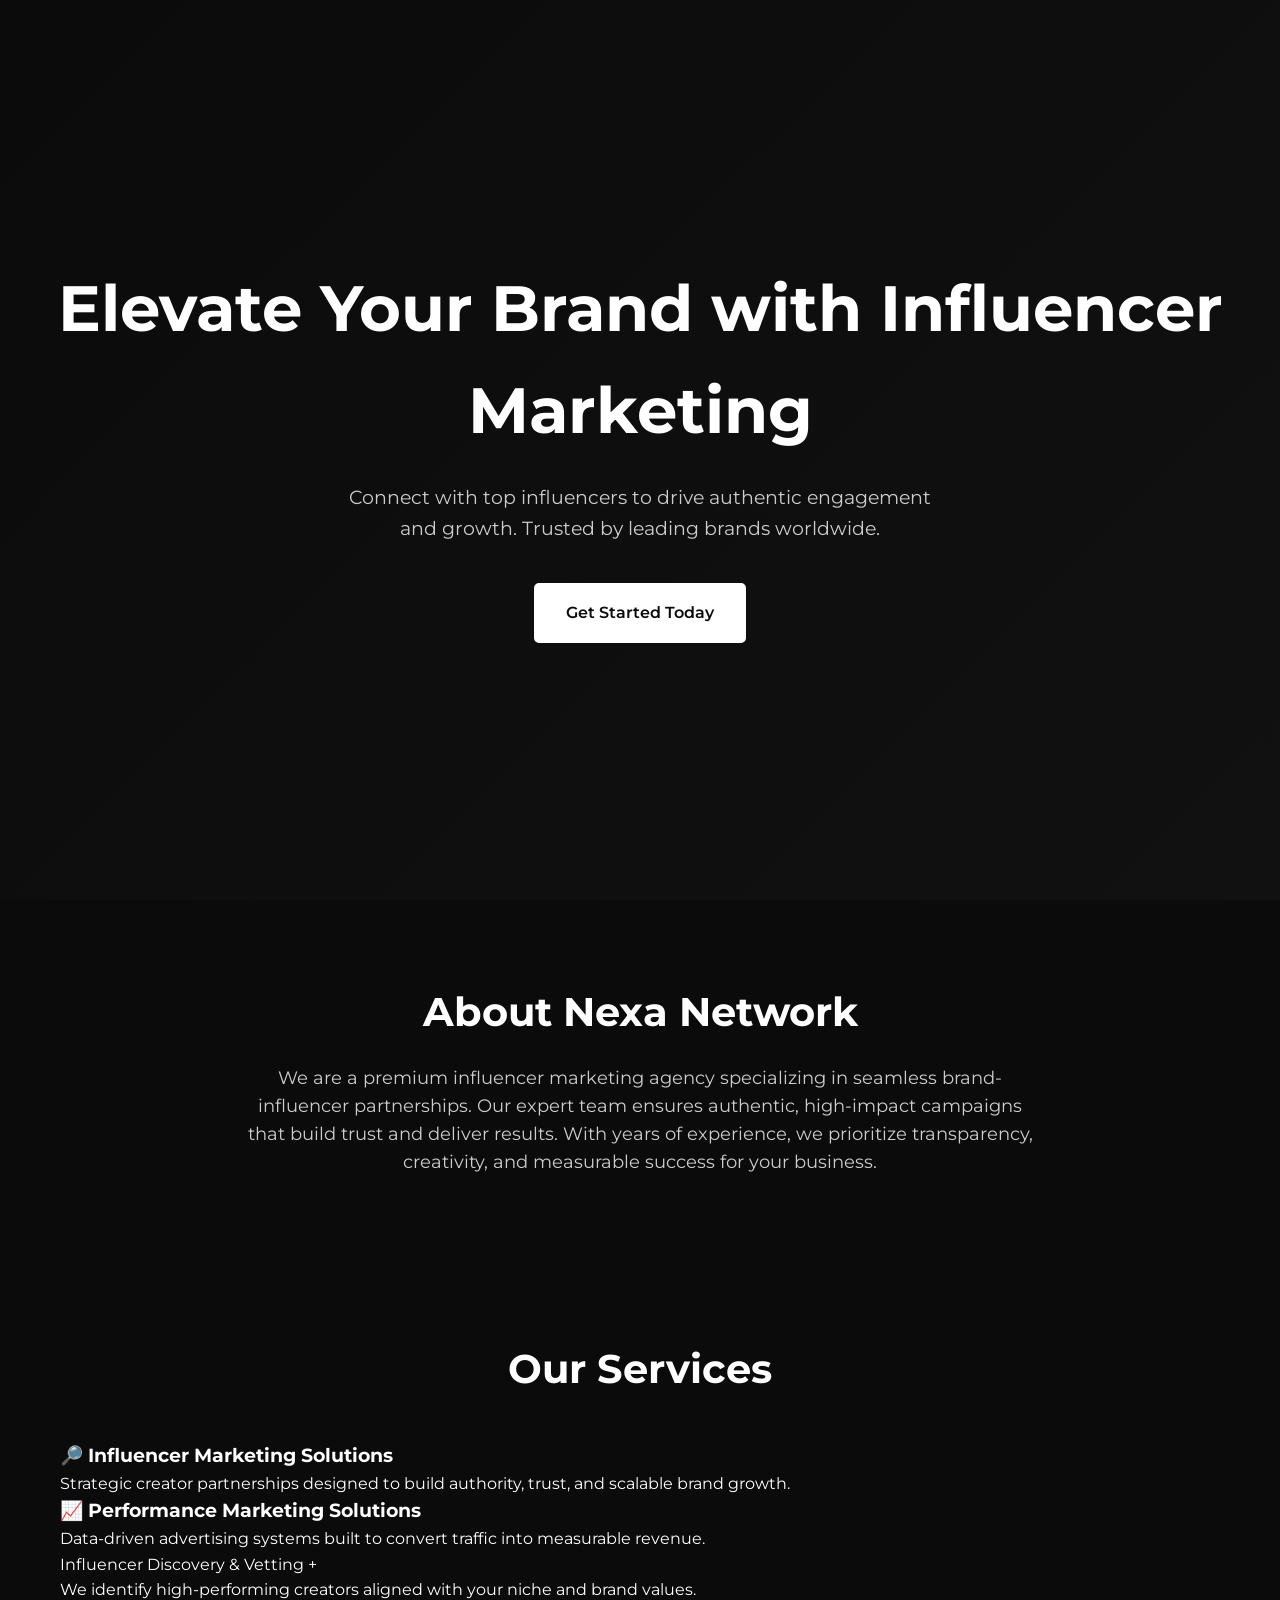
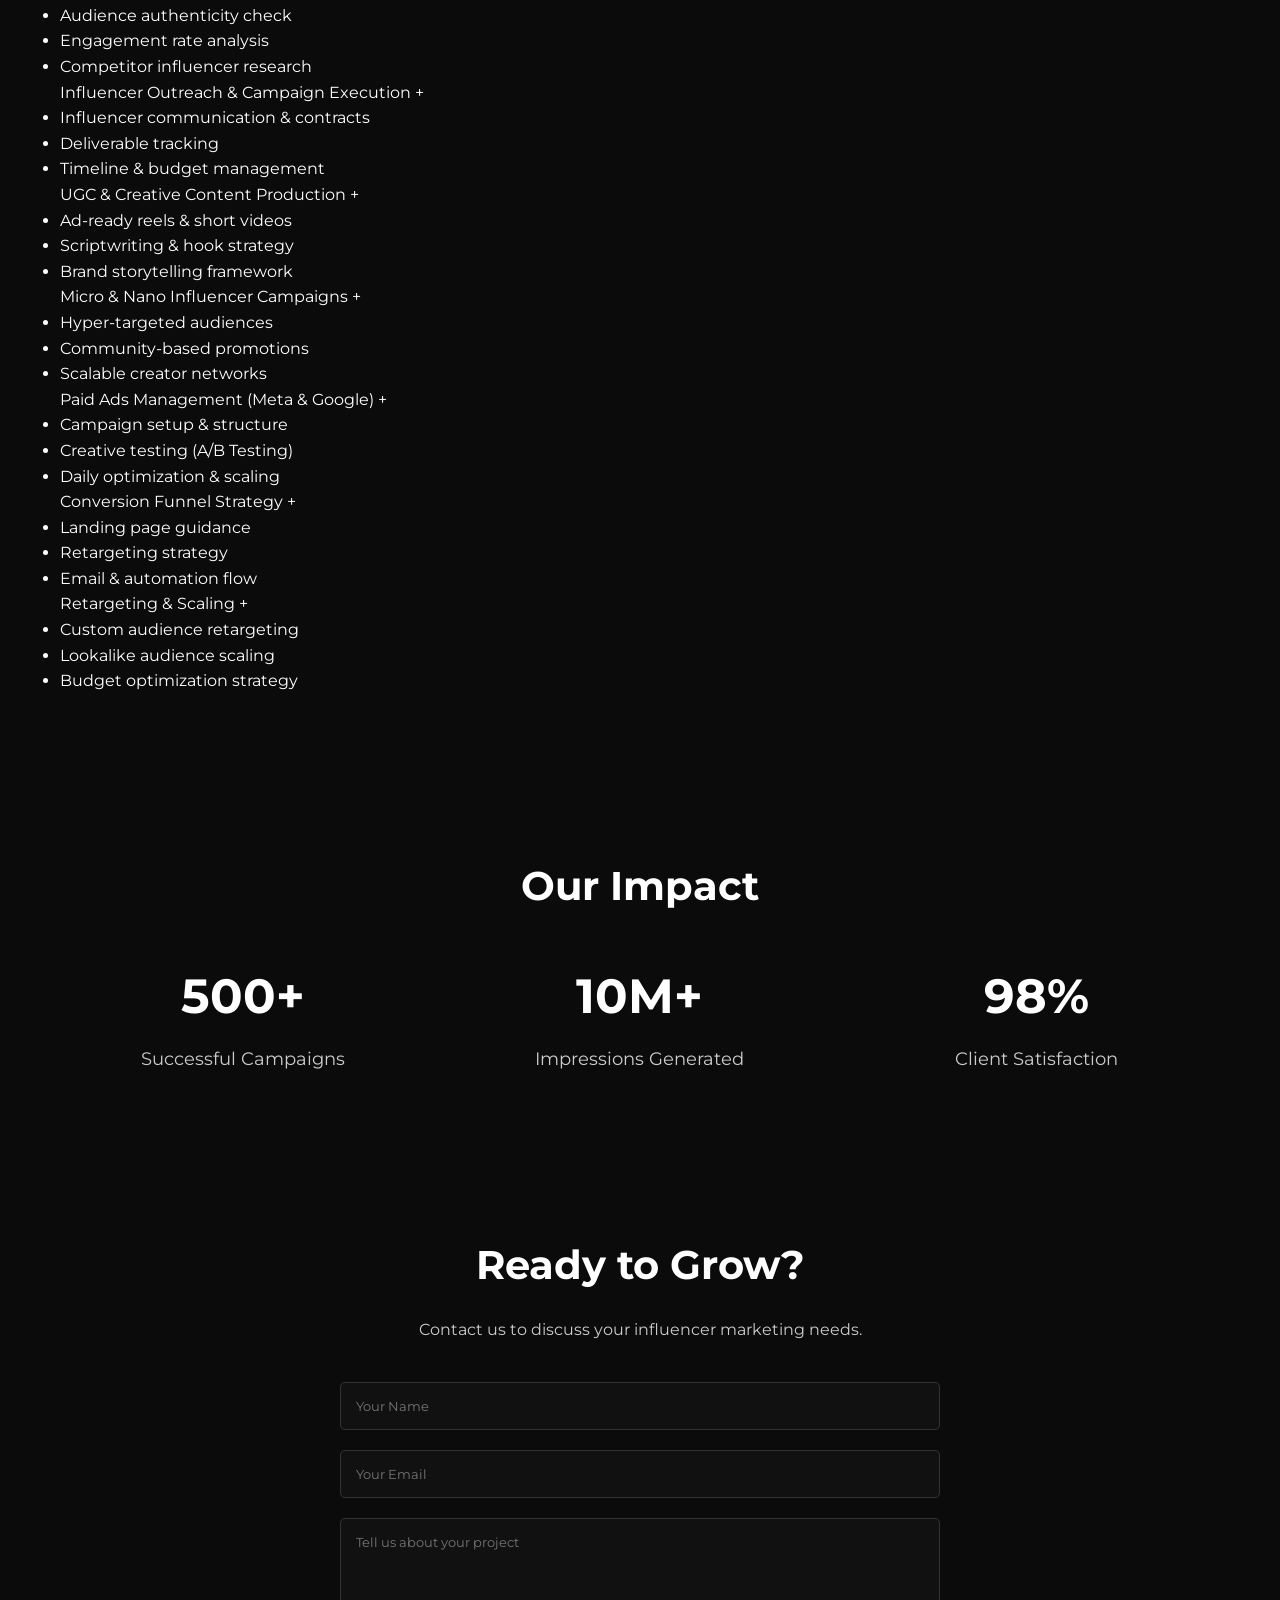
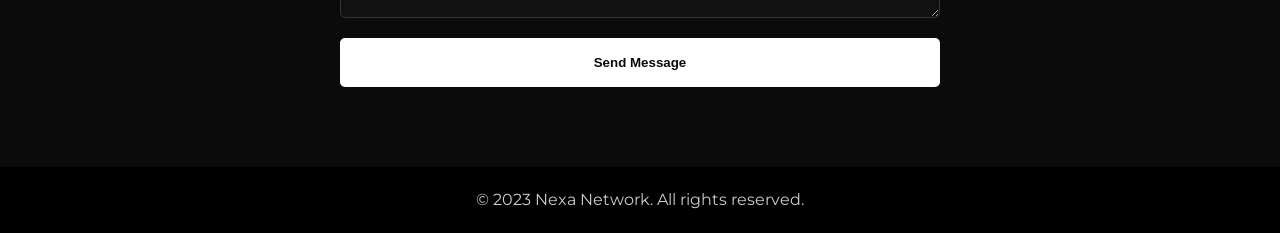
==== index.html @ 577a4521 "Restore and enhance services section in index.html Reintroduced the services section with detailed o" ====
<!DOCTYPE html>
<html lang="en">
<head>
    <meta charset="UTF-8">
    <meta name="viewport" content="width=device-width, initial-scale=1.0">
    <meta name="description" content="Nexa Network: Premium influencer marketing agency connecting brands with top influencers for authentic growth.">
    <meta name="keywords" content="influencer marketing, agency, brand partnerships, social media growth">
    <title>Nexa Network - Premium Influencer Marketing Agency</title>
    <link rel="preconnect" href="https://fonts.googleapis.com">
    <link rel="preconnect" href="https://fonts.gstatic.com" crossorigin>
    <link href="https://fonts.googleapis.com/css2?family=Montserrat:wght@300;400;500;600;700&display=swap" rel="stylesheet">
    <link rel="stylesheet" href="style.css">
</head>
<body>
    <!-- Hero Section -->
    <section id="hero" class="hero">
        <div class="hero-content">
            <h1 class="hero-headline">Elevate Your Brand with Influencer Marketing</h1>
            <p class="hero-subheading">Connect with top influencers to drive authentic engagement and growth. Trusted by leading brands worldwide.</p>
            <a href="#contact" class="cta-button primary">Get Started Today</a>
        </div>
    </section>

    <!-- About Section -->
    <section id="about" class="about section">
        <div class="container">
            <h2>About Nexa Network</h2>
            <p>We are a premium influencer marketing agency specializing in seamless brand-influencer partnerships. Our expert team ensures authentic, high-impact campaigns that build trust and deliver results. With years of experience, we prioritize transparency, creativity, and measurable success for your business.</p>
        </div>
    </section>

    <!-- Services Section -->
    <!-- <section id="services" class="services section">
        <div class="container">
            <h2>Our Services</h2>
            <h5> We don’t just run campaigns — we build scalable growth systems for brands.</h5>
            <div class="services-grid">
                <div class="service-card">
                    <h3>Influencer Discovery</h3>
                    <h6>We identify high-performing creators aligned with your niche, audience, and brand values.</h6>
                    <p>✔ Audience authenticity check</p>
                    <p>✔ Engagement rate analysis</p>
                    <p>✔ Competitor influencer research</p>
                </div>
                <div class="service-card">
                    <h3>Influencer Outreach & Campaign Execution</h3>
                    <h5>
                        End-to-end campaign management from negotiation to final delivery.
                    </h5>
                    <p>Influencer communication & contracts</p>
                    <p>
                        Deliverable tracking
                        Timeline & budget management
                    </p>
                </div>
                <div class="service-card">
                    <h3>Performance Analytics</h3>
                    <p>Data-driven insights for ROI.</p>
                </div>
            </div>
        </div>
    </section> -->

    <!-- Portfolio Section -->
    <!-- <section id="portfolio" class="portfolio section">
        <div class="container">
            <h2>Our Work</h2>
            <div class="portfolio-grid">
                <div class="portfolio-item">
                    <img src="https://via.placeholder.com/400x300/333/fff?text=Campaign+1" alt="Influencer campaign example 1">
                    <h4>Brand X Collaboration</h4>
                </div>
                <div class="portfolio-item">
                    <img src="https://via.placeholder.com/400x300/333/fff?text=Campaign+2" alt="Influencer campaign example 2">
                    <h4>Brand Y Partnership</h4>
                </div>
                <div class="portfolio-item">
                    <img src="https://via.placeholder.com/400x300/333/fff?text=Campaign+3" alt="Influencer campaign example 3">
                    <h4>Brand Z Launch</h4>
                </div>
            </div>
        </div>
    </section> -->

<!-- Premium Services Section -->
<section id="services" class="services section">
    <div class="container">

        <div class="section-header">
            <h2>Our Services</h2>
        </div>

        <!-- Category Block -->
        <div class="services-wrapper">

            <!-- LEFT SIDE -->
            <div class="services-left">
                <h3>🔎 Influencer Marketing Solutions</h3>
                <p>Strategic creator partnerships designed to build authority, trust, and scalable brand growth.</p>

                <h3 class="mt-60">📈 Performance Marketing Solutions</h3>
                <p>Data-driven advertising systems built to convert traffic into measurable revenue.</p>
            </div>

            <!-- RIGHT SIDE -->
            <div class="services-right">

                <!-- Service Item -->
                <div class="accordion-item">
                    <div class="accordion-header">
                        Influencer Discovery & Vetting
                        <span class="icon">+</span>
                    </div>
                    <div class="accordion-content">
                        <p>We identify high-performing creators aligned with your niche and brand values.</p>
                        <ul>
                            <li>Audience authenticity check</li>
                            <li>Engagement rate analysis</li>
                            <li>Competitor influencer research</li>
                        </ul>
                    </div>
                </div>

                <div class="accordion-item">
                    <div class="accordion-header">
                        Influencer Outreach & Campaign Execution
                        <span class="icon">+</span>
                    </div>
                    <div class="accordion-content">
                        <ul>
                            <li>Influencer communication & contracts</li>
                            <li>Deliverable tracking</li>
                            <li>Timeline & budget management</li>
                        </ul>
                    </div>
                </div>

                <div class="accordion-item">
                    <div class="accordion-header">
                        UGC & Creative Content Production
                        <span class="icon">+</span>
                    </div>
                    <div class="accordion-content">
                        <ul>
                            <li>Ad-ready reels & short videos</li>
                            <li>Scriptwriting & hook strategy</li>
                            <li>Brand storytelling framework</li>
                        </ul>
                    </div>
                </div>

                <div class="accordion-item">
                    <div class="accordion-header">
                        Micro & Nano Influencer Campaigns
                        <span class="icon">+</span>
                    </div>
                    <div class="accordion-content">
                        <ul>
                            <li>Hyper-targeted audiences</li>
                            <li>Community-based promotions</li>
                            <li>Scalable creator networks</li>
                        </ul>
                    </div>
                </div>

                <div class="accordion-item">
                    <div class="accordion-header">
                        Paid Ads Management (Meta & Google)
                        <span class="icon">+</span>
                    </div>
                    <div class="accordion-content">
                        <ul>
                            <li>Campaign setup & structure</li>
                            <li>Creative testing (A/B Testing)</li>
                            <li>Daily optimization & scaling</li>
                        </ul>
                    </div>
                </div>

                <div class="accordion-item">
                    <div class="accordion-header">
                        Conversion Funnel Strategy
                        <span class="icon">+</span>
                    </div>
                    <div class="accordion-content">
                        <ul>
                            <li>Landing page guidance</li>
                            <li>Retargeting strategy</li>
                            <li>Email & automation flow</li>
                        </ul>
                    </div>
                </div>

                <div class="accordion-item">
                    <div class="accordion-header">
                        Retargeting & Scaling
                        <span class="icon">+</span>
                    </div>
                    <div class="accordion-content">
                        <ul>
                            <li>Custom audience retargeting</li>
                            <li>Lookalike audience scaling</li>
                            <li>Budget optimization strategy</li>
                        </ul>
                    </div>
                </div>

            </div>
        </div>

    </div>
</section>
    

    <!-- Stats Section -->
    <section id="stats" class="stats section">
        <div class="container">
            <h2>Our Impact</h2>
            <div class="stats-grid">
                <div class="stat-item">
                    <span class="stat-number">500+</span>
                    <p>Successful Campaigns</p>
                </div>
                <div class="stat-item">
                    <span class="stat-number">10M+</span>
                    <p>Impressions Generated</p>
                </div>
                <div class="stat-item">
                    <span class="stat-number">98%</span>
                    <p>Client Satisfaction</p>
                </div>
            </div>
        </div>
    </section>

    <!-- Contact Section -->
    <section id="contact" class="contact section">
        <div class="container">
            <h2>Ready to Grow?</h2>
            <p>Contact us to discuss your influencer marketing needs.</p>
            <form class="contact-form">
                <input type="text" placeholder="Your Name" required>
                <input type="email" placeholder="Your Email" required>
                <textarea placeholder="Tell us about your project" required></textarea>
                <button type="submit" class="cta-button primary">Send Message</button>
            </form>
        </div>
    </section>

    <footer class="footer">
        <p>&copy; 2023 Nexa Network. All rights reserved.</p>
    </footer>

    <script src="script.js"></script>
</body>
</html>
---- style.css ----
/* Reset and Base Styles */
* {
    margin: 0;
    padding: 0;
    box-sizing: border-box;
}

body {
    font-family: 'Montserrat', sans-serif;
    background-color: #0b0b0b;
    color: #ffffff;
    line-height: 1.6;
    overflow-x: hidden;
}

/* Custom Scrollbar */
::-webkit-scrollbar {
    width: 8px;
}

::-webkit-scrollbar-track {
    background: #0b0b0b;
}

::-webkit-scrollbar-thumb {
    background: #333;
    border-radius: 4px;
}

::-webkit-scrollbar-thumb:hover {
    background: #555;
}

/* Container */
.container {
    max-width: 1200px;
    margin: 0 auto;
    padding: 0 20px;
}

/* Section Base */
.section {
    padding: 80px 0;
    opacity: 0;
    transform: translateY(20px);
    transition: opacity 0.6s ease, transform 0.6s ease;
}

.section.reveal {
    opacity: 1;
    transform: translateY(0);
}

/* Hero Section */
.hero {
    height: 100vh;
    display: flex;
    align-items: center;
    justify-content: center;
    text-align: center;
    background: linear-gradient(135deg, #0b0b0b 0%, #111 100%);
    animation: fadeIn 1s ease-in-out;
}

@keyframes fadeIn {
    from { opacity: 0; }
    to { opacity: 1; }
}

.hero-headline {
    font-size: 3rem;
    font-weight: 700;
    margin-bottom: 20px;
    color: #fff;
}

.hero-subheading {
    font-size: 1.2rem;
    color: #ccc;
    margin-bottom: 40px;
    max-width: 600px;
    margin-left: auto;
    margin-right: auto;
}

.cta-button {
    display: inline-block;
    padding: 15px 30px;
    background: transparent;
    border: 2px solid #fff;
    color: #fff;
    text-decoration: none;
    font-weight: 600;
    border-radius: 5px;
    transition: all 0.3s ease;
    cursor: pointer;
}

.cta-button:hover {
    background: #fff;
    color: #0b0b0b;
    box-shadow: 0 0 20px rgba(255, 255, 255, 0.5);
}

.primary {
    background: #fff;
    color: #0b0b0b;
}

.primary:hover {
    background: transparent;
    color: #fff;
}

/* About Section */
.about h2 {
    font-size: 2.5rem;
    margin-bottom: 20px;
    text-align: center;
}

.about p {
    font-size: 1.1rem;
    color: #ccc;
    text-align: center;
    max-width: 800px;
    margin: 0 auto;
}

/* Services Section */
.services h2 {
    font-size: 2.5rem;
    margin-bottom: 40px;
    text-align: center;
}

.services-grid {
    display: grid;
    grid-template-columns: repeat(auto-fit, minmax(300px, 1fr));
    gap: 30px;
}

.service-card {
    background: #111;
    padding: 30px;
    border-radius: 10px;
    text-align: center;
    transition: transform 0.3s ease, box-shadow 0.3s ease;
    border: 1px solid #333;
}

.service-card:hover {
    transform: translateY(-10px);
    box-shadow: 0 10px 30px rgba(255, 255, 255, 0.1);
}

.service-card h3 {
    font-size: 1.5rem;
    margin-bottom: 10px;
}

.service-card p {
    color: #ccc;
}

/* Portfolio Section */
.portfolio h2 {
    font-size: 2.5rem;
    margin-bottom: 40px;
    text-align: center;
}

.portfolio-grid {
    display: grid;
    grid-template-columns: repeat(auto-fit, minmax(300px, 1fr));
    gap: 30px;
}

.portfolio-item {
    background: #111;
    border-radius: 10px;
    overflow: hidden;
    transition: transform 0.3s ease;
    border: 1px solid #333;
}

.portfolio-item:hover {
    transform: scale(1.05);
}

.portfolio-item img {
    width: 100%;
    height: 200px;
    object-fit: cover;
}

.portfolio-item h4 {
    padding: 20px;
    font-size: 1.2rem;
    text-align: center;
}

/* Stats Section */
.stats h2 {
    font-size: 2.5rem;
    margin-bottom: 40px;
    text-align: center;
}

.stats-grid {
    display: grid;
    grid-template-columns: repeat(auto-fit, minmax(200px, 1fr));
    gap: 30px;
    text-align: center;
}

.stat-item .stat-number {
    font-size: 3rem;
    font-weight: 700;
    color: #fff;
    display: block;
    margin-bottom: 10px;
}

.stat-item p {
    color: #ccc;
    font-size: 1.1rem;
}

/* Contact Section */
.contact h2 {
    font-size: 2.5rem;
    margin-bottom: 20px;
    text-align: center;
}

.contact p {
    text-align: center;
    color: #ccc;
    margin-bottom: 40px;
}

.contact-form {
    max-width: 600px;
    margin: 0 auto;
    display: flex;
    flex-direction: column;
    gap: 20px;
}

.contact-form input,
.contact-form textarea {
    padding: 15px;
    border: 1px solid #333;
    border-radius: 5px;
    background: #111;
    color: #fff;
    font-family: 'Montserrat', sans-serif;
}

.contact-form textarea {
    resize: vertical;
    min-height: 100px;
}

/* Footer */
.footer {
    text-align: center;
    padding: 20px;
    background: #000;
    color: #ccc;
}

/* Responsive Design (Mobile-First) */
@media (max-width: 768px) {
    .hero-headline {
        font-size: 2rem;
    }
    .hero-subheading {
        font-size: 1rem;
    }
    .section {
        padding: 60px 0;
    }
    .services-grid,
    .portfolio-grid,
    .stats-grid {
        grid-template-columns: 1fr;
    }
}

@media (min-width: 1024px) {
    .hero-headline {
        font-size: 4rem;
    }
}
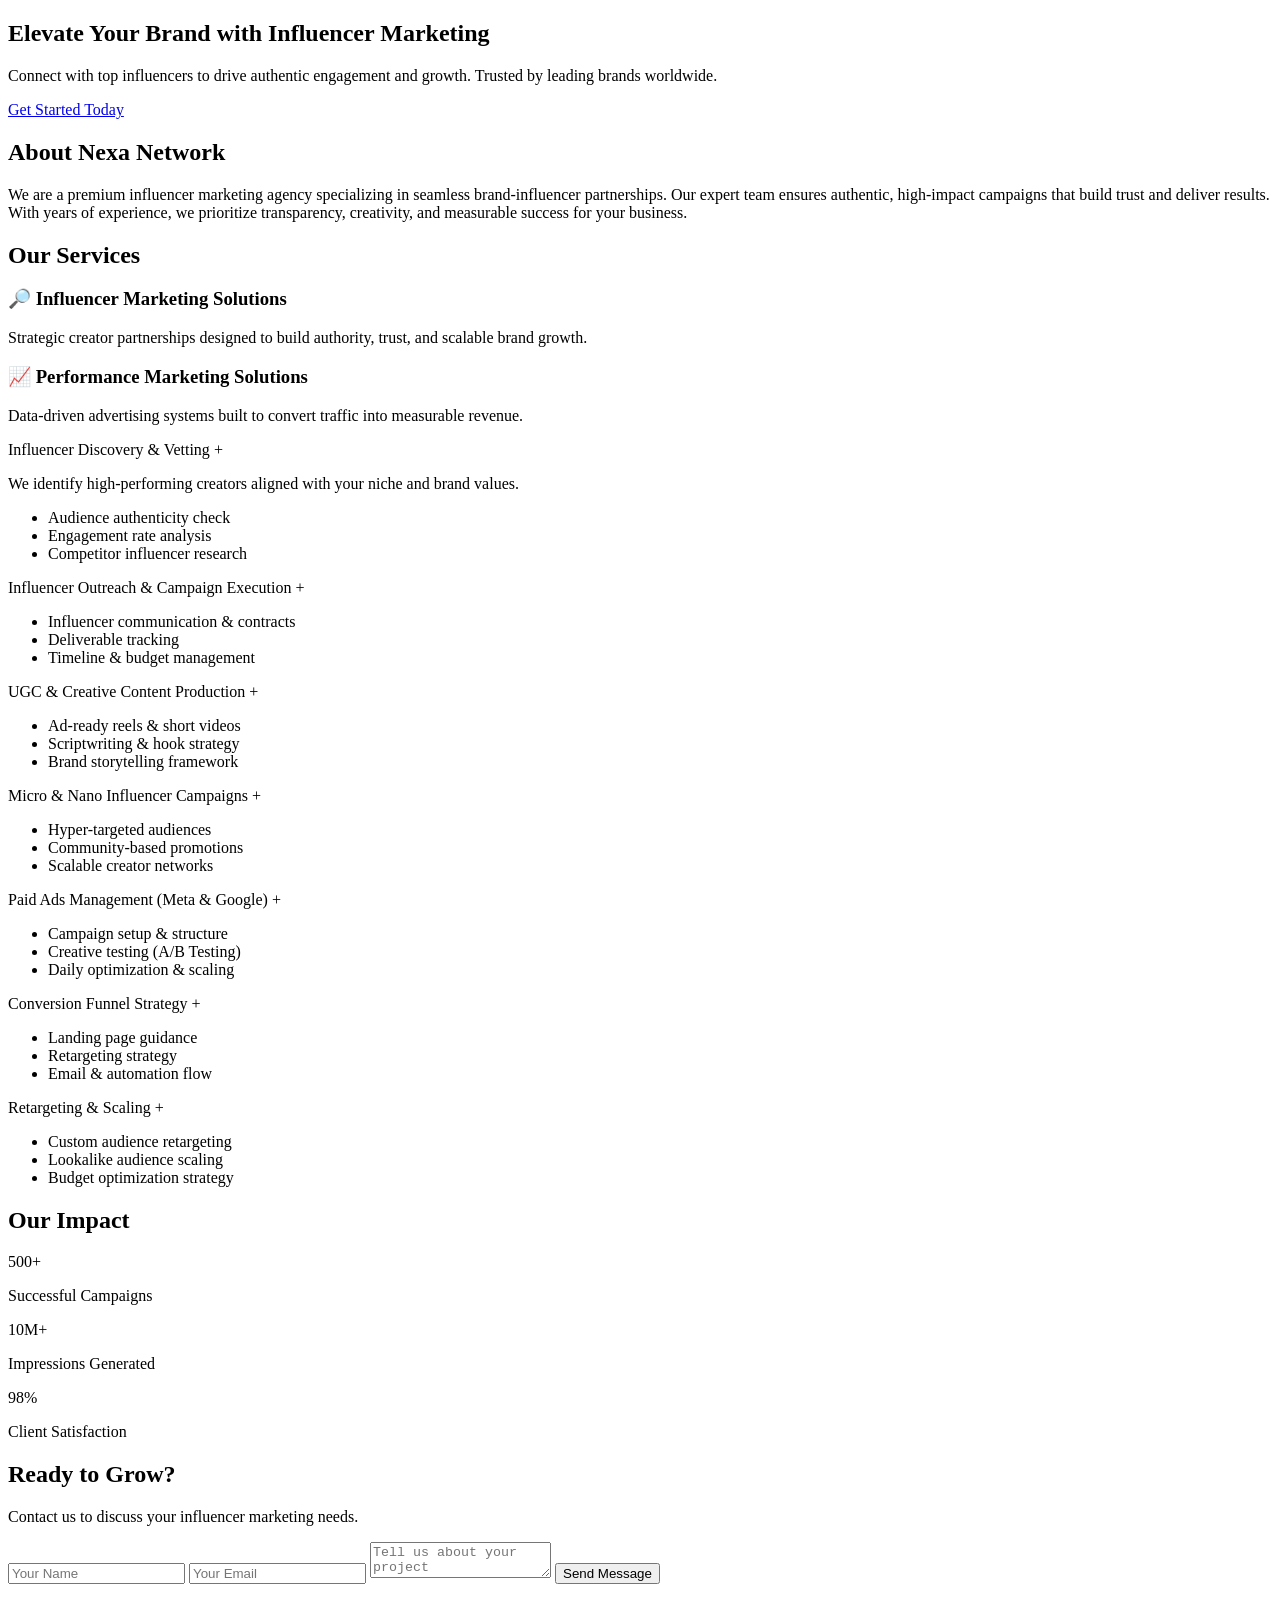
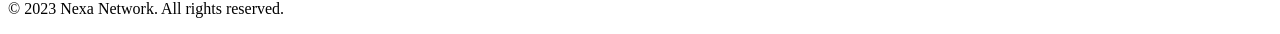
==== commit a3f198b1: "Update index.html" ====
--- a/index.html
+++ b/index.html
@@ -9,7 +9,6 @@
     <link rel="preconnect" href="https://fonts.googleapis.com">
     <link rel="preconnect" href="https://fonts.gstatic.com" crossorigin>
     <link href="https://fonts.googleapis.com/css2?family=Montserrat:wght@300;400;500;600;700&display=swap" rel="stylesheet">
-    <link rel="stylesheet" href="style.css">
 </head>
 <body>
     <!-- Hero Section -->
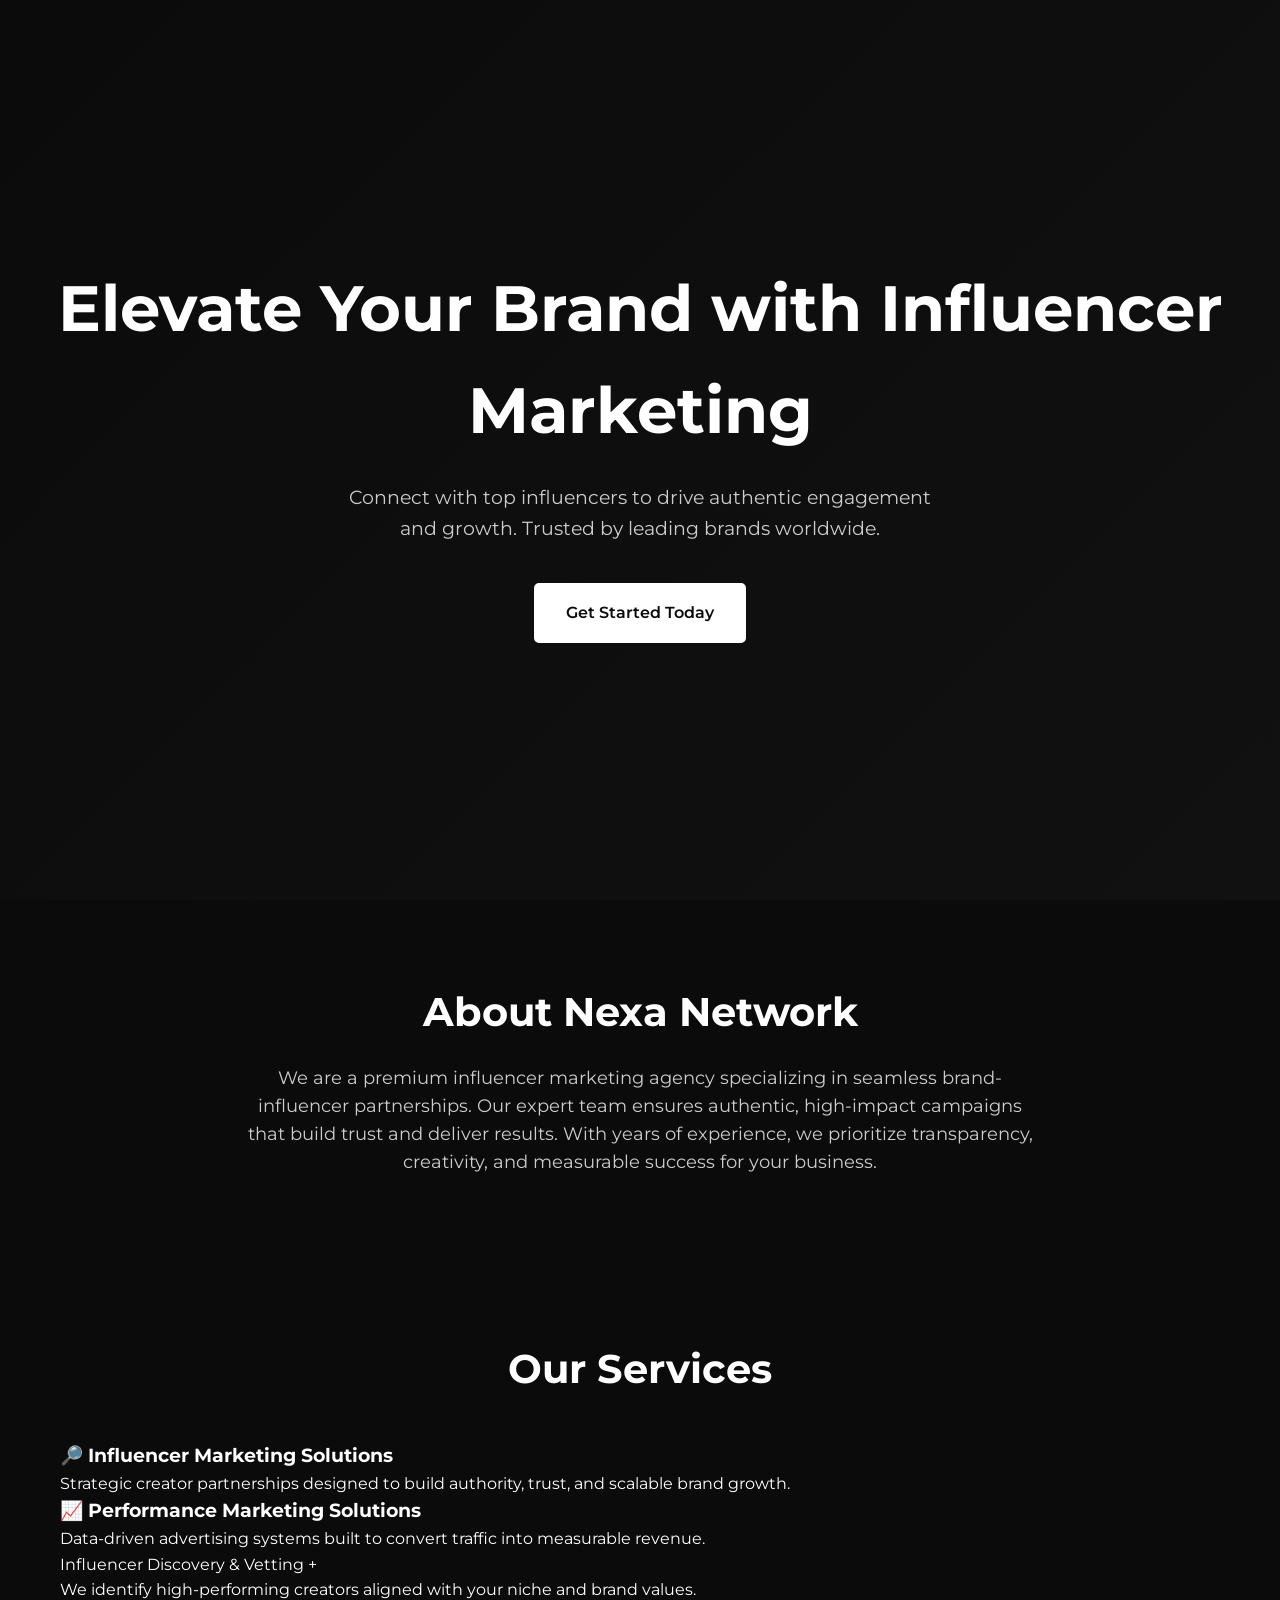
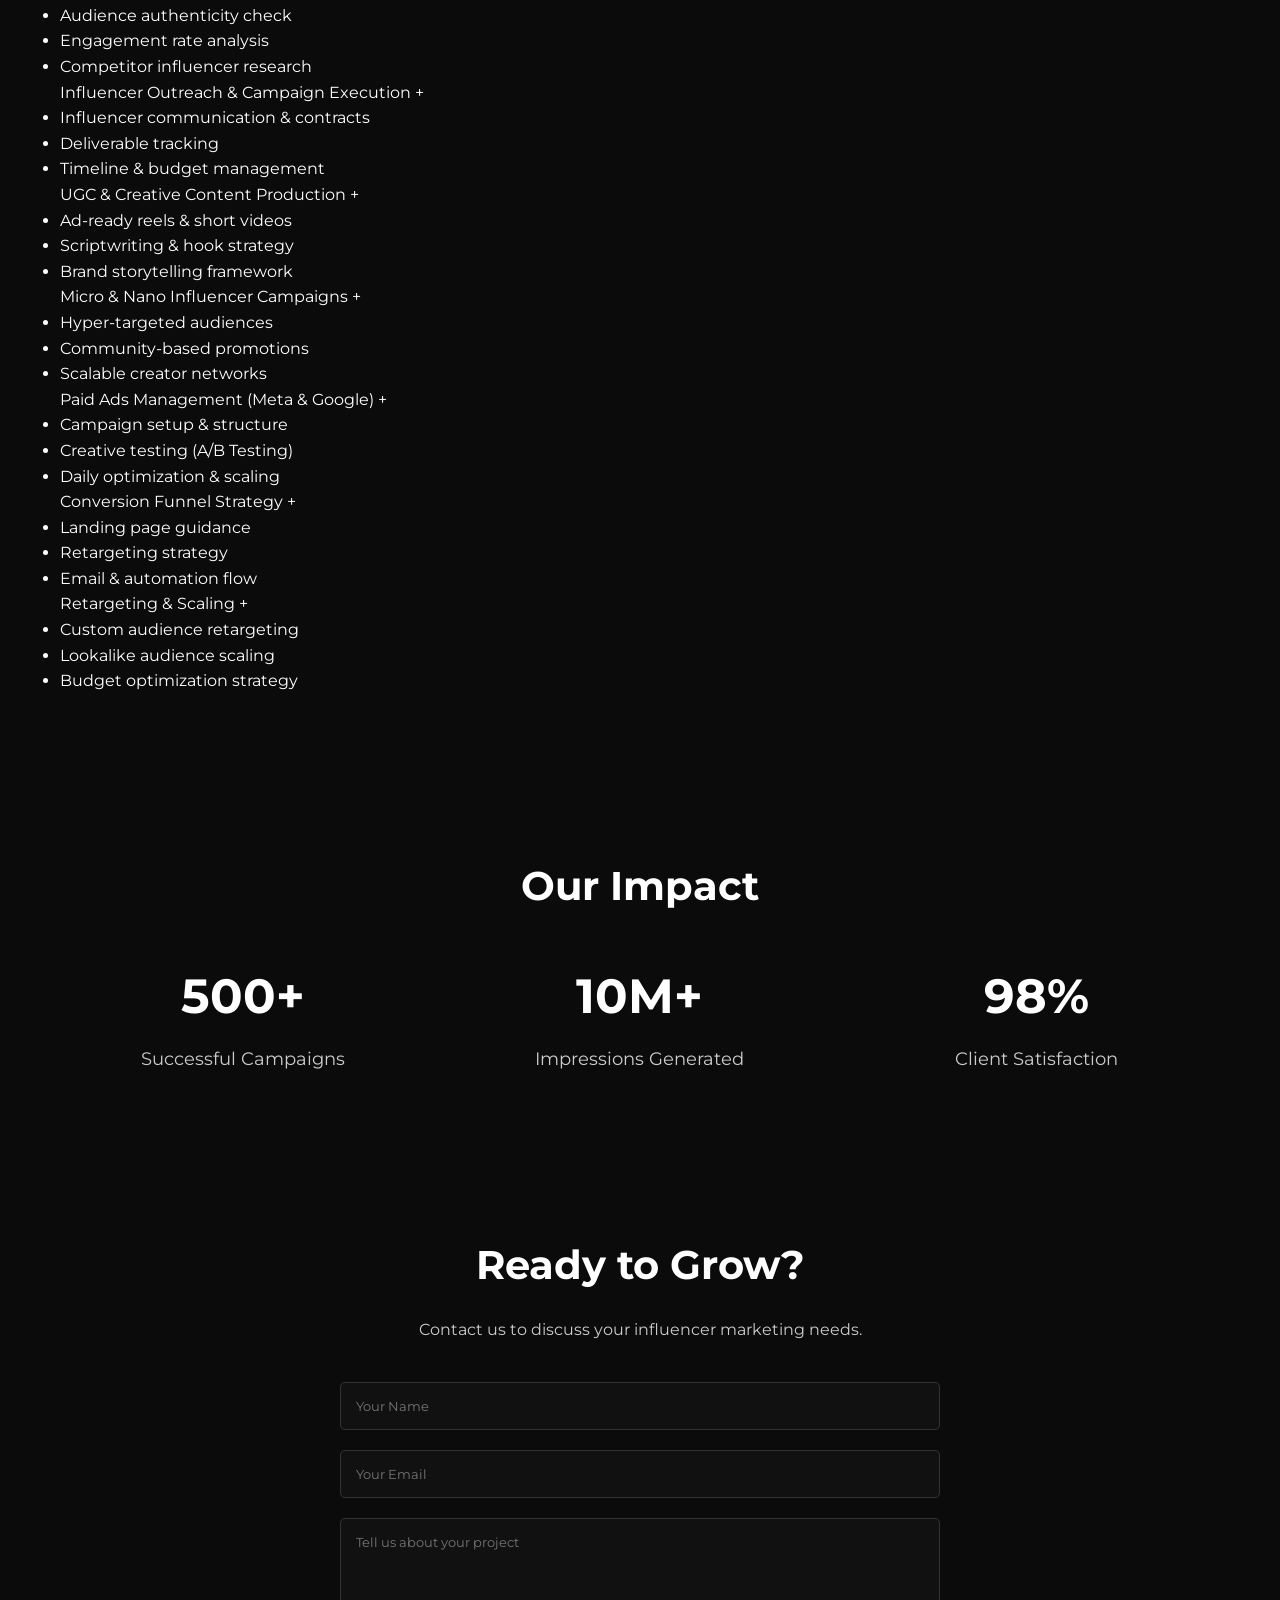
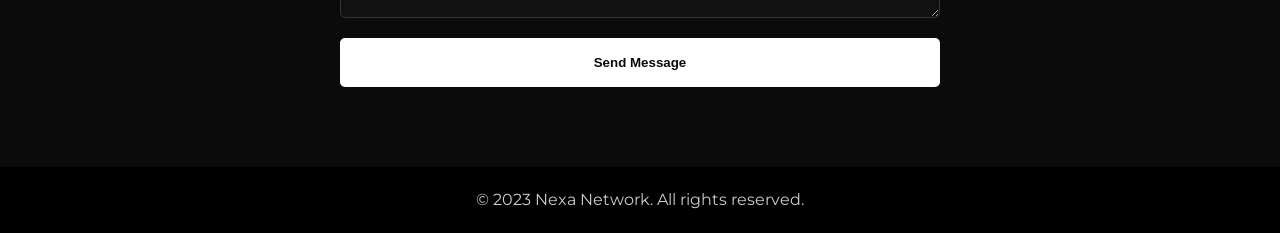
==== commit 737787d3: "Add stylesheet link to index.html" ====
--- a/index.html
+++ b/index.html
@@ -9,6 +9,7 @@
     <link rel="preconnect" href="https://fonts.googleapis.com">
     <link rel="preconnect" href="https://fonts.gstatic.com" crossorigin>
     <link href="https://fonts.googleapis.com/css2?family=Montserrat:wght@300;400;500;600;700&display=swap" rel="stylesheet">
+    <link rel="stylesheet" href="style.css">
 </head>
 <body>
     <!-- Hero Section -->
--- a/style.css
+++ b/style.css
@@ -0,0 +1,382 @@
+/* Reset and Base Styles */
+* {
+    margin: 0;
+    padding: 0;
+    box-sizing: border-box;
+}
+
+body {
+    font-family: 'Montserrat', sans-serif;
+    background-color: #0b0b0b;
+    color: #ffffff;
+    line-height: 1.6;
+    overflow-x: hidden;
+}
+
+/* Custom Scrollbar */
+::-webkit-scrollbar {
+    width: 8px;
+}
+
+::-webkit-scrollbar-track {
+    background: #0b0b0b;
+}
+
+::-webkit-scrollbar-thumb {
+    background: #333;
+    border-radius: 4px;
+}
+
+::-webkit-scrollbar-thumb:hover {
+    background: #555;
+}
+
+/* Container */
+.container {
+    max-width: 1200px;
+    margin: 0 auto;
+    padding: 0 20px;
+}
+
+/* Section Base */
+.section {
+    padding: 80px 0;
+    opacity: 0;
+    transform: translateY(20px);
+    transition: opacity 0.6s ease, transform 0.6s ease;
+}
+
+.section.reveal {
+    opacity: 1;
+    transform: translateY(0);
+}
+
+/* Hero Section */
+.hero {
+    height: 100vh;
+    display: flex;
+    align-items: center;
+    justify-content: center;
+    text-align: center;
+    background: linear-gradient(135deg, #0b0b0b 0%, #111 100%);
+    animation: fadeIn 1s ease-in-out;
+}
+
+@keyframes fadeIn {
+    from { opacity: 0; }
+    to { opacity: 1; }
+}
+
+.hero-headline {
+    font-size: 3rem;
+    font-weight: 700;
+    margin-bottom: 20px;
+    color: #fff;
+}
+
+.hero-subheading {
+    font-size: 1.2rem;
+    color: #ccc;
+    margin-bottom: 40px;
+    max-width: 600px;
+    margin-left: auto;
+    margin-right: auto;
+}
+
+.cta-button {
+    display: inline-block;
+    padding: 15px 30px;
+    background: transparent;
+    border: 2px solid #fff;
+    color: #fff;
+    text-decoration: none;
+    font-weight: 600;
+    border-radius: 5px;
+    transition: all 0.3s ease;
+    cursor: pointer;
+}
+
+.cta-button:hover {
+    background: #fff;
+    color: #0b0b0b;
+    box-shadow: 0 0 20px rgba(255, 255, 255, 0.5);
+}
+
+.primary {
+    background: #fff;
+    color: #0b0b0b;
+}
+
+.primary:hover {
+    background: transparent;
+    color: #fff;
+}
+
+/* About Section */
+.about h2 {
+    font-size: 2.5rem;
+    margin-bottom: 20px;
+    text-align: center;
+}
+
+.about p {
+    font-size: 1.1rem;
+    color: #ccc;
+    text-align: center;
+    max-width: 800px;
+    margin: 0 auto;
+}
+
+/* Services Section */
+.services h2 {
+    font-size: 2.5rem;
+    margin-bottom: 40px;
+    text-align: center;
+    /* ===== 2 Column Layout ===== */
+.services-wrapper {
+    display: grid;
+    grid-template-columns: 35% 65%;
+    gap: 60px;
+    align-items: start;
+}
+
+.services-left h3 {
+    font-size: 1.8rem;
+    margin-bottom: 10px;
+}
+
+.services-left p {
+    color: #aaa;
+    margin-bottom: 40px;
+}
+
+.mt-60 {
+    margin-top: 60px;
+}
+
+/* ===== Glassmorphism Accordion ===== */
+.accordion-item {
+    backdrop-filter: blur(12px);
+    background: rgba(255, 255, 255, 0.05);
+    border: 1px solid rgba(255,255,255,0.1);
+    border-radius: 12px;
+    margin-bottom: 20px;
+    overflow: hidden;
+    transition: 0.3s ease;
+}
+
+.accordion-header {
+    padding: 20px;
+    cursor: pointer;
+    font-weight: 600;
+    display: flex;
+    justify-content: space-between;
+    align-items: center;
+}
+
+.accordion-header:hover {
+    background: rgba(255,255,255,0.05);
+}
+
+.accordion-content {
+    max-height: 0;
+    overflow: hidden;
+    transition: max-height 0.4s ease;
+    padding: 0 20px;
+}
+
+.accordion-content ul {
+    list-style: none;
+    padding: 20px 0;
+}
+
+.accordion-content li {
+    margin-bottom: 10px;
+    padding-left: 25px;
+    position: relative;
+    color: #ccc;
+}
+
+/* Animated Bullet */
+.accordion-content li::before {
+    content: "✦";
+    position: absolute;
+    left: 0;
+    color: #5d00ff;
+    animation: pulse 1.5s infinite;
+}
+
+@keyframes pulse {
+    0% { opacity: 0.4; }
+    50% { opacity: 1; }
+    100% { opacity: 0.4; }
+}
+
+/* Responsive */
+@media (max-width: 992px) {
+    .services-wrapper {
+        grid-template-columns: 1fr;
+    }
+}
+}
+
+.services-grid {
+    display: grid;
+    grid-template-columns: repeat(auto-fit, minmax(300px, 1fr));
+    gap: 30px;
+}
+
+.service-card {
+    background: #111;
+    padding: 30px;
+    border-radius: 10px;
+    text-align: center;
+    transition: transform 0.3s ease, box-shadow 0.3s ease;
+    border: 1px solid #333;
+}
+
+.service-card:hover {
+    transform: translateY(-10px);
+    box-shadow: 0 10px 30px rgba(255, 255, 255, 0.1);
+}
+
+.service-card h3 {
+    font-size: 1.5rem;
+    margin-bottom: 10px;
+}
+
+.service-card p {
+    color: #ccc;
+}
+
+/* Portfolio Section */
+.portfolio h2 {
+    font-size: 2.5rem;
+    margin-bottom: 40px;
+    text-align: center;
+}
+
+.portfolio-grid {
+    display: grid;
+    grid-template-columns: repeat(auto-fit, minmax(300px, 1fr));
+    gap: 30px;
+}
+
+.portfolio-item {
+    background: #111;
+    border-radius: 10px;
+    overflow: hidden;
+    transition: transform 0.3s ease;
+    border: 1px solid #333;
+}
+
+.portfolio-item:hover {
+    transform: scale(1.05);
+}
+
+.portfolio-item img {
+    width: 100%;
+    height: 200px;
+    object-fit: cover;
+}
+
+.portfolio-item h4 {
+    padding: 20px;
+    font-size: 1.2rem;
+    text-align: center;
+}
+
+/* Stats Section */
+.stats h2 {
+    font-size: 2.5rem;
+    margin-bottom: 40px;
+    text-align: center;
+}
+
+.stats-grid {
+    display: grid;
+    grid-template-columns: repeat(auto-fit, minmax(200px, 1fr));
+    gap: 30px;
+    text-align: center;
+}
+
+.stat-item .stat-number {
+    font-size: 3rem;
+    font-weight: 700;
+    color: #fff;
+    display: block;
+    margin-bottom: 10px;
+}
+
+.stat-item p {
+    color: #ccc;
+    font-size: 1.1rem;
+}
+
+/* Contact Section */
+.contact h2 {
+    font-size: 2.5rem;
+    margin-bottom: 20px;
+    text-align: center;
+}
+
+.contact p {
+    text-align: center;
+    color: #ccc;
+    margin-bottom: 40px;
+}
+
+.contact-form {
+    max-width: 600px;
+    margin: 0 auto;
+    display: flex;
+    flex-direction: column;
+    gap: 20px;
+}
+
+.contact-form input,
+.contact-form textarea {
+    padding: 15px;
+    border: 1px solid #333;
+    border-radius: 5px;
+    background: #111;
+    color: #fff;
+    font-family: 'Montserrat', sans-serif;
+}
+
+.contact-form textarea {
+    resize: vertical;
+    min-height: 100px;
+}
+
+/* Footer */
+.footer {
+    text-align: center;
+    padding: 20px;
+    background: #000;
+    color: #ccc;
+}
+
+/* Responsive Design (Mobile-First) */
+@media (max-width: 768px) {
+    .hero-headline {
+        font-size: 2rem;
+    }
+    .hero-subheading {
+        font-size: 1rem;
+    }
+    .section {
+        padding: 60px 0;
+    }
+    .services-grid,
+    .portfolio-grid,
+    .stats-grid {
+        grid-template-columns: 1fr;
+    }
+}
+
+@media (min-width: 1024px) {
+    .hero-headline {
+        font-size: 4rem;
+    }
+}
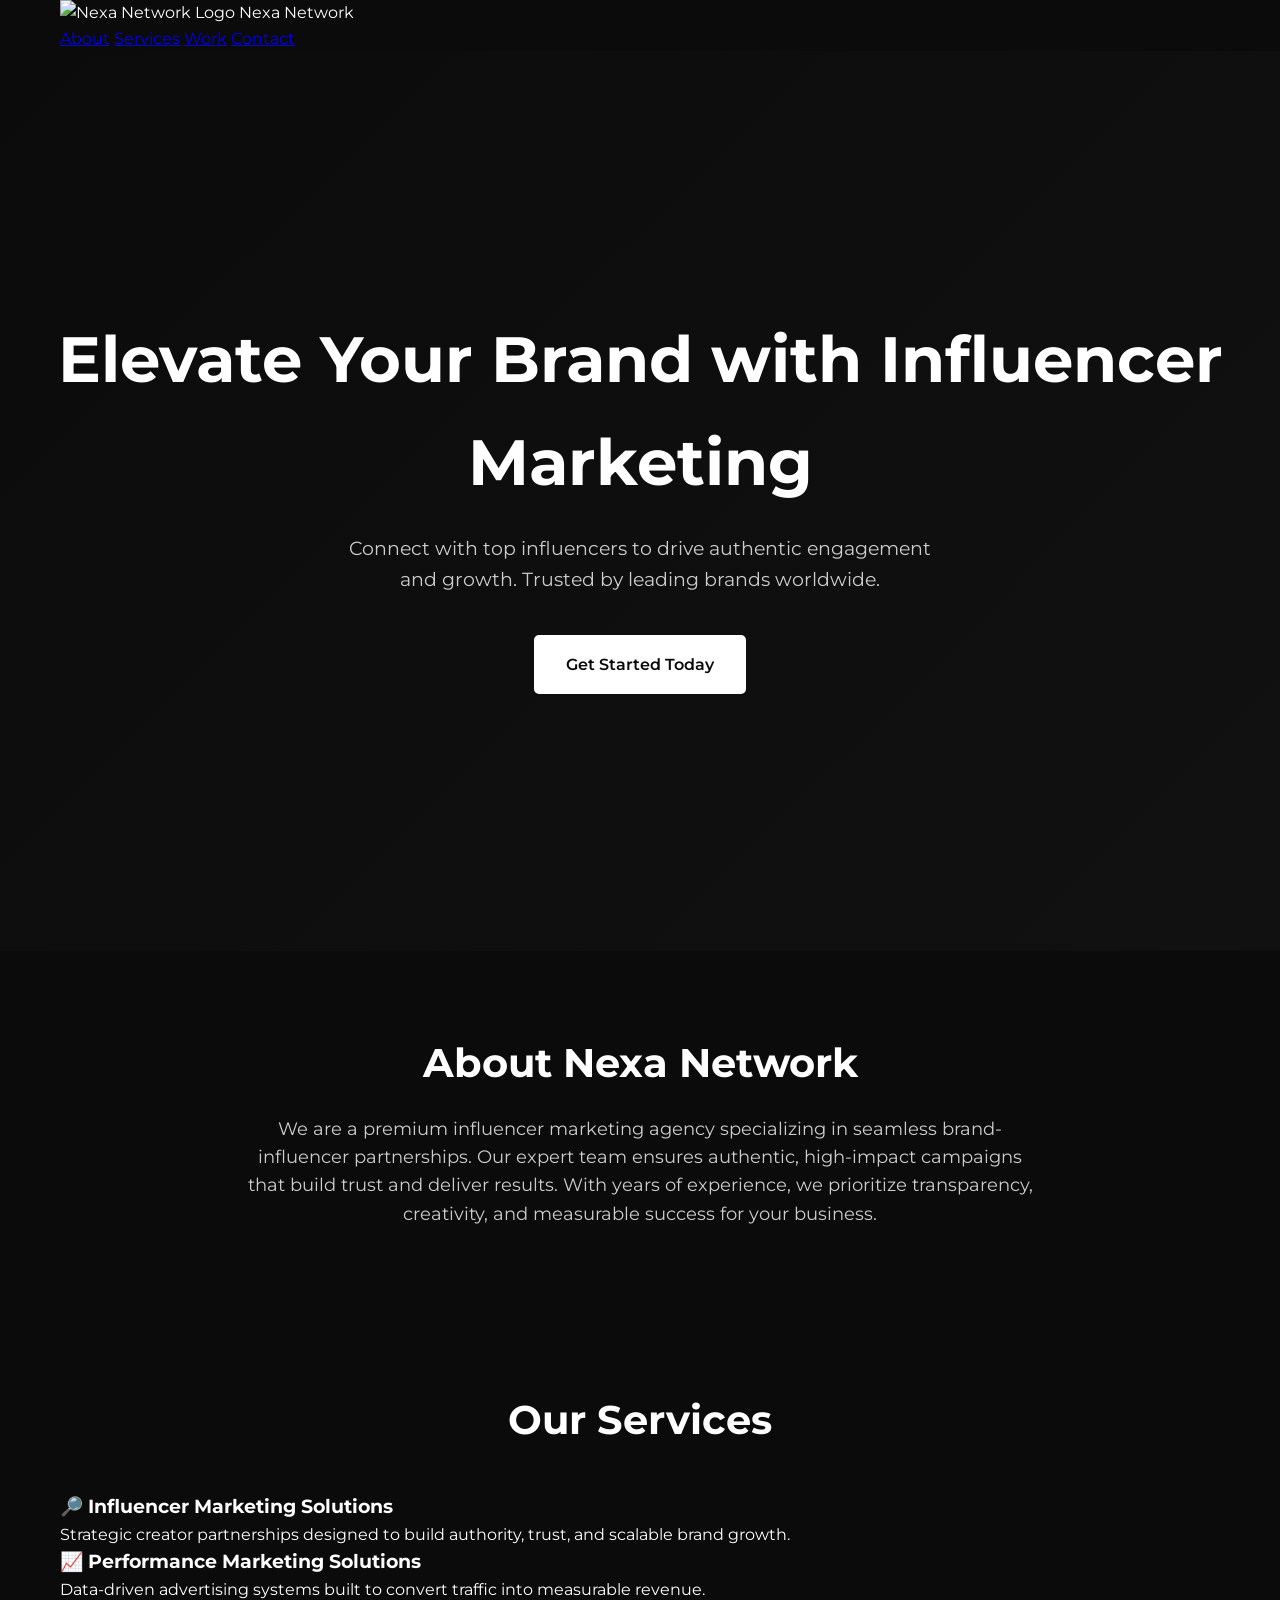
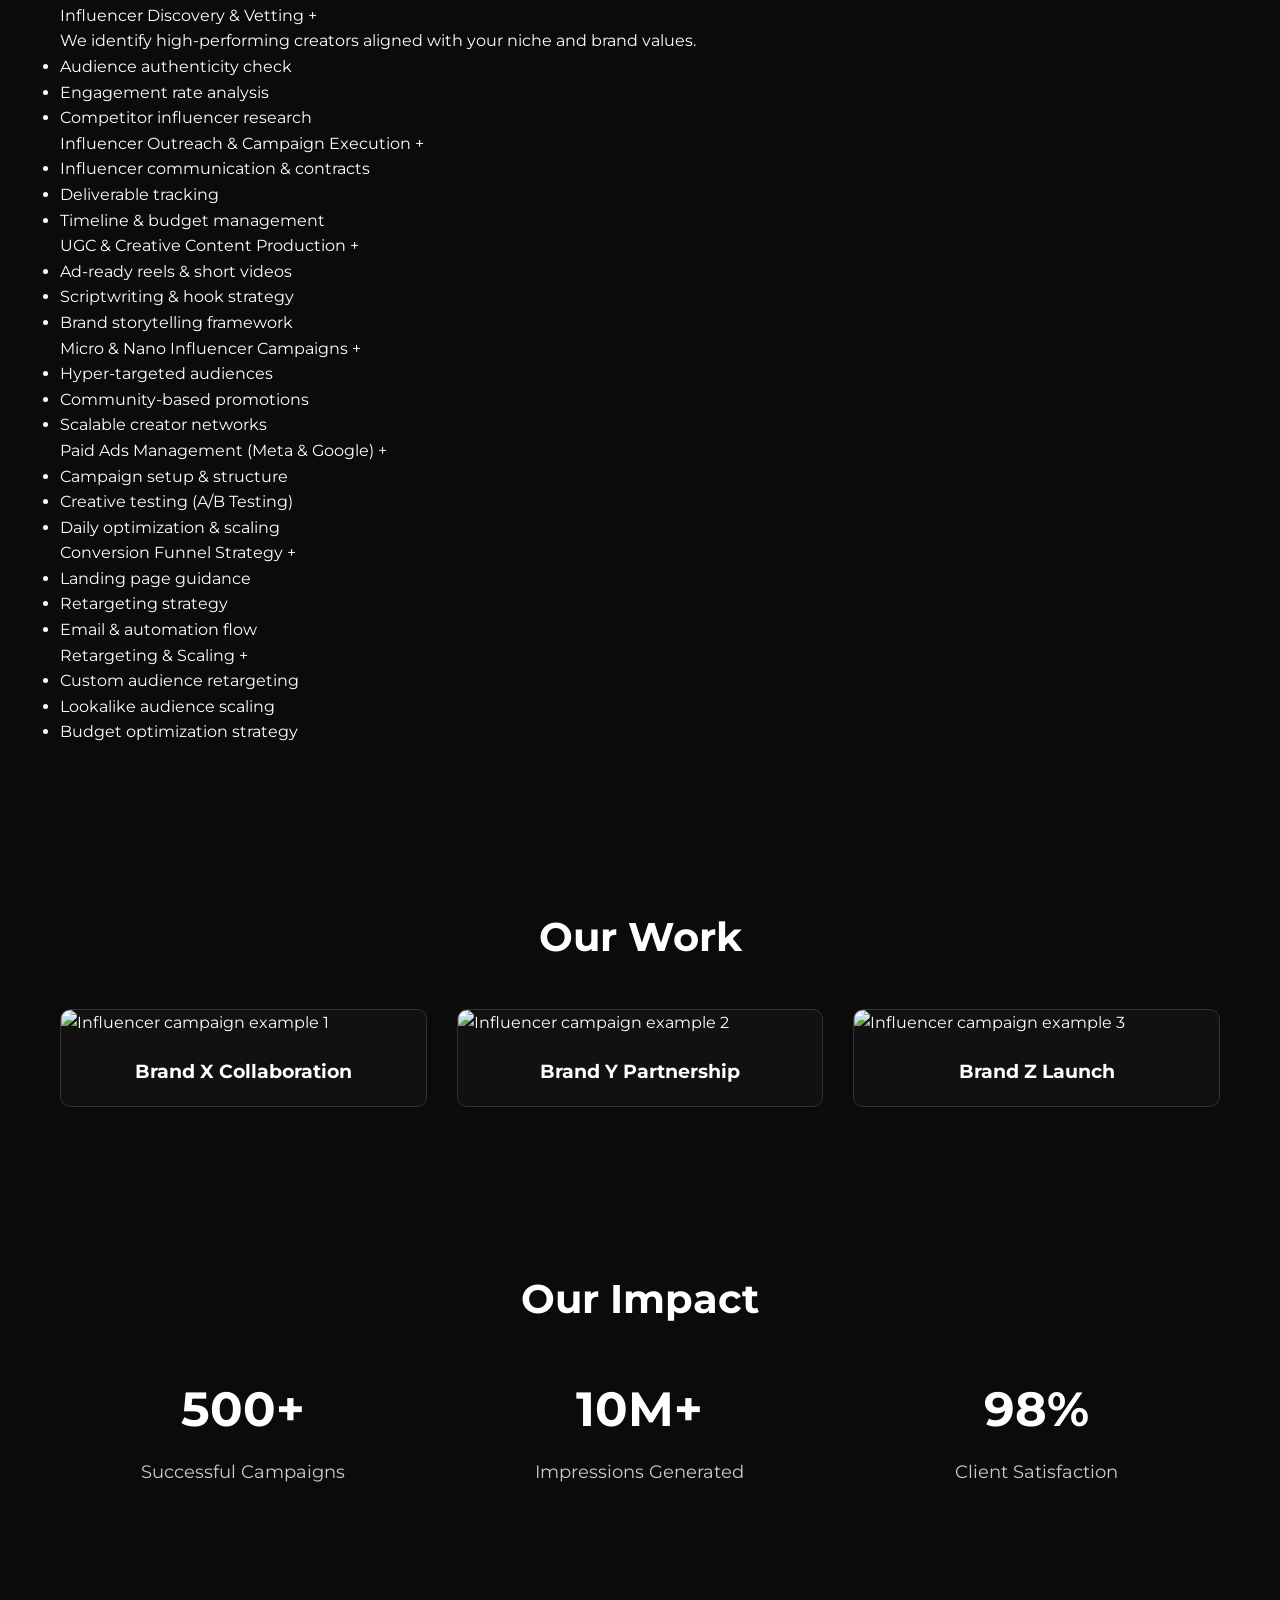
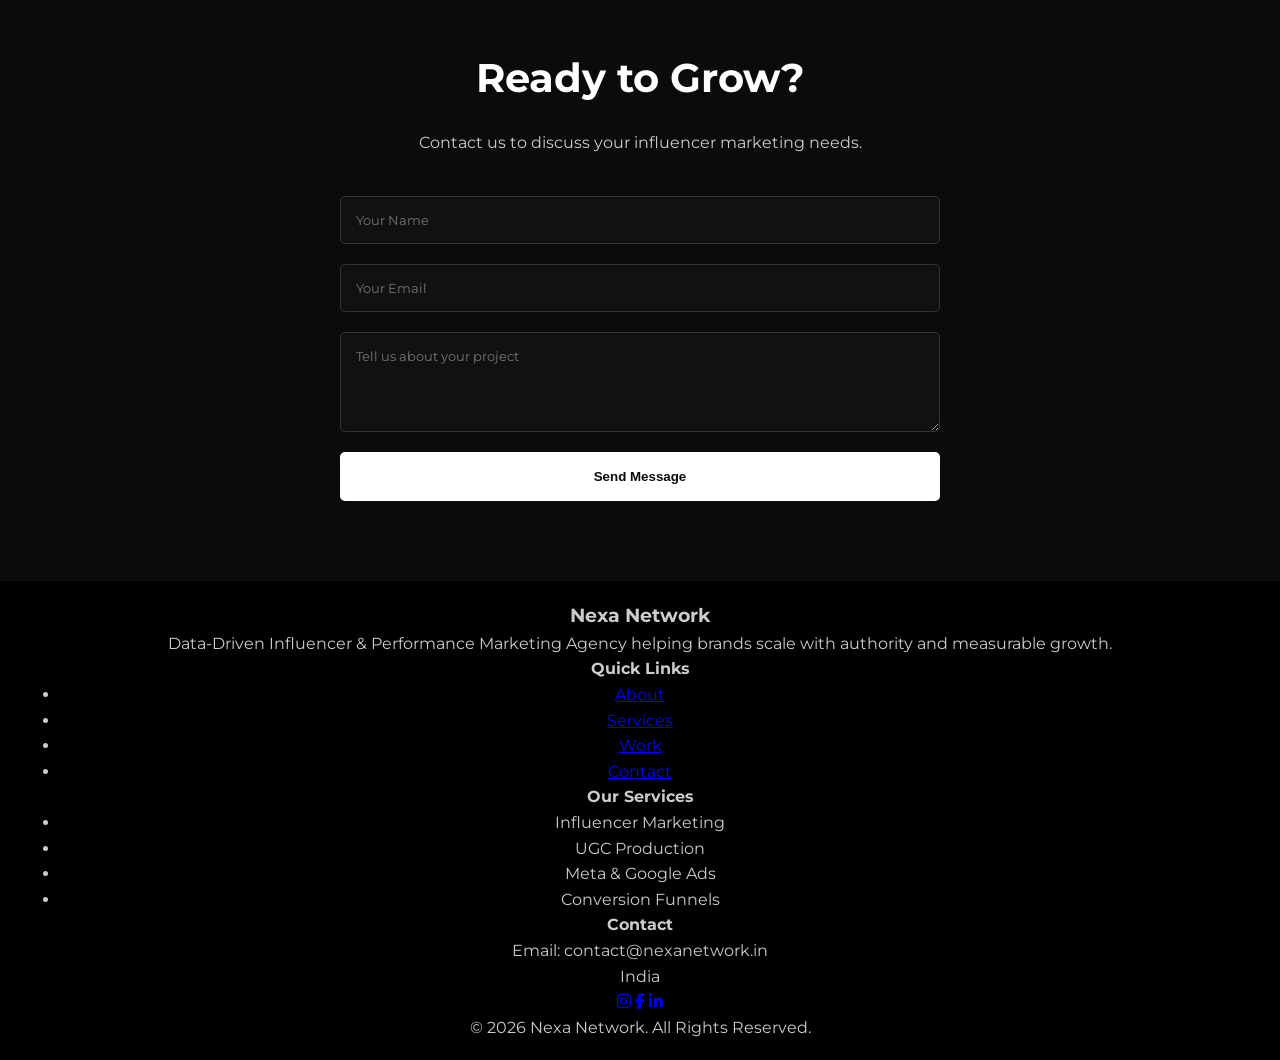
==== commit 311f28c3: "o html" ====
--- a/index.html
+++ b/index.html
@@ -1,22 +1,49 @@
 <!DOCTYPE html>
 <html lang="en">
+
 <head>
     <meta charset="UTF-8">
     <meta name="viewport" content="width=device-width, initial-scale=1.0">
-    <meta name="description" content="Nexa Network: Premium influencer marketing agency connecting brands with top influencers for authentic growth.">
+    <meta name="description"
+        content="Nexa Network: Premium influencer marketing agency connecting brands with top influencers for authentic growth.">
     <meta name="keywords" content="influencer marketing, agency, brand partnerships, social media growth">
-    <title>Nexa Network - Premium Influencer Marketing Agency</title>
+    <title>Nexa Network - Influencer Marketing Agency</title>
     <link rel="preconnect" href="https://fonts.googleapis.com">
     <link rel="preconnect" href="https://fonts.gstatic.com" crossorigin>
-    <link href="https://fonts.googleapis.com/css2?family=Montserrat:wght@300;400;500;600;700&display=swap" rel="stylesheet">
+    <link href="https://fonts.googleapis.com/css2?family=Montserrat:wght@300;400;500;600;700&display=swap"
+        rel="stylesheet">
+    <link rel="stylesheet" href="https://cdnjs.cloudflare.com/ajax/libs/font-awesome/6.5.0/css/all.min.css">
     <link rel="stylesheet" href="style.css">
 </head>
+
 <body>
+
+<!-- Header -->
+<header class="header">
+  <div class="container header-container">
+    
+    <div class="logo-area">
+      <img src="C:\Users\amarj\Desktop\Nexa Network\assets\logo.png.png" alt="Nexa Network Logo" class="logo">
+      <span class="brand-name">Nexa Network</span>
+    </div>
+
+    <nav class="nav">
+      <a href="#about">About</a>
+      <a href="#services">Services</a>
+      <a href="#portfolio">Work</a>
+      <a href="#contact">Contact</a>
+    </nav>
+
+  </div>
+</header>
+
+
     <!-- Hero Section -->
     <section id="hero" class="hero">
         <div class="hero-content">
             <h1 class="hero-headline">Elevate Your Brand with Influencer Marketing</h1>
-            <p class="hero-subheading">Connect with top influencers to drive authentic engagement and growth. Trusted by leading brands worldwide.</p>
+            <p class="hero-subheading">Connect with top influencers to drive authentic engagement and growth. Trusted by
+                leading brands worldwide.</p>
             <a href="#contact" class="cta-button primary">Get Started Today</a>
         </div>
     </section>
@@ -25,7 +52,9 @@
     <section id="about" class="about section">
         <div class="container">
             <h2>About Nexa Network</h2>
-            <p>We are a premium influencer marketing agency specializing in seamless brand-influencer partnerships. Our expert team ensures authentic, high-impact campaigns that build trust and deliver results. With years of experience, we prioritize transparency, creativity, and measurable success for your business.</p>
+            <p>We are a premium influencer marketing agency specializing in seamless brand-influencer partnerships. Our
+                expert team ensures authentic, high-impact campaigns that build trust and deliver results. With years of
+                experience, we prioritize transparency, creativity, and measurable success for your business.</p>
         </div>
     </section>
 
@@ -33,25 +62,14 @@
     <!-- <section id="services" class="services section">
         <div class="container">
             <h2>Our Services</h2>
-            <h5> We don’t just run campaigns — we build scalable growth systems for brands.</h5>
             <div class="services-grid">
                 <div class="service-card">
                     <h3>Influencer Discovery</h3>
-                    <h6>We identify high-performing creators aligned with your niche, audience, and brand values.</h6>
-                    <p>✔ Audience authenticity check</p>
-                    <p>✔ Engagement rate analysis</p>
-                    <p>✔ Competitor influencer research</p>
+                    <p>Find the perfect influencers for your niche.</p>
                 </div>
                 <div class="service-card">
-                    <h3>Influencer Outreach & Campaign Execution</h3>
-                    <h5>
-                        End-to-end campaign management from negotiation to final delivery.
-                    </h5>
-                    <p>Influencer communication & contracts</p>
-                    <p>
-                        Deliverable tracking
-                        Timeline & budget management
-                    </p>
+                    <h3>Campaign Management</h3>
+                    <p>End-to-end strategy and execution.</p>
                 </div>
                 <div class="service-card">
                     <h3>Performance Analytics</h3>
@@ -61,156 +79,156 @@
         </div>
     </section> -->
 
+
+    <!-- Premium Services Section -->
+    <section id="services" class="services section">
+        <div class="container">
+
+            <div class="section-header">
+                <h2>Our Services</h2>
+            </div>
+
+            <!-- Category Block -->
+            <div class="services-wrapper">
+
+                <!-- LEFT SIDE -->
+                <div class="services-left">
+                    <h3>🔎 Influencer Marketing Solutions</h3>
+                    <p>Strategic creator partnerships designed to build authority, trust, and scalable brand growth.</p>
+
+                    <h3 class="mt-60">📈 Performance Marketing Solutions</h3>
+                    <p>Data-driven advertising systems built to convert traffic into measurable revenue.</p>
+                </div>
+
+                <!-- RIGHT SIDE -->
+                <div class="services-right">
+
+                    <!-- Service Item -->
+                    <div class="accordion-item">
+                        <div class="accordion-header">
+                            Influencer Discovery & Vetting
+                            <span class="icon">+</span>
+                        </div>
+                        <div class="accordion-content">
+                            <p>We identify high-performing creators aligned with your niche and brand values.</p>
+                            <ul>
+                                <li>Audience authenticity check</li>
+                                <li>Engagement rate analysis</li>
+                                <li>Competitor influencer research</li>
+                            </ul>
+                        </div>
+                    </div>
+
+                    <div class="accordion-item">
+                        <div class="accordion-header">
+                            Influencer Outreach & Campaign Execution
+                            <span class="icon">+</span>
+                        </div>
+                        <div class="accordion-content">
+                            <ul>
+                                <li>Influencer communication & contracts</li>
+                                <li>Deliverable tracking</li>
+                                <li>Timeline & budget management</li>
+                            </ul>
+                        </div>
+                    </div>
+
+                    <div class="accordion-item">
+                        <div class="accordion-header">
+                            UGC & Creative Content Production
+                            <span class="icon">+</span>
+                        </div>
+                        <div class="accordion-content">
+                            <ul>
+                                <li>Ad-ready reels & short videos</li>
+                                <li>Scriptwriting & hook strategy</li>
+                                <li>Brand storytelling framework</li>
+                            </ul>
+                        </div>
+                    </div>
+
+                    <div class="accordion-item">
+                        <div class="accordion-header">
+                            Micro & Nano Influencer Campaigns
+                            <span class="icon">+</span>
+                        </div>
+                        <div class="accordion-content">
+                            <ul>
+                                <li>Hyper-targeted audiences</li>
+                                <li>Community-based promotions</li>
+                                <li>Scalable creator networks</li>
+                            </ul>
+                        </div>
+                    </div>
+
+                    <div class="accordion-item">
+                        <div class="accordion-header">
+                            Paid Ads Management (Meta & Google)
+                            <span class="icon">+</span>
+                        </div>
+                        <div class="accordion-content">
+                            <ul>
+                                <li>Campaign setup & structure</li>
+                                <li>Creative testing (A/B Testing)</li>
+                                <li>Daily optimization & scaling</li>
+                            </ul>
+                        </div>
+                    </div>
+
+                    <div class="accordion-item">
+                        <div class="accordion-header">
+                            Conversion Funnel Strategy
+                            <span class="icon">+</span>
+                        </div>
+                        <div class="accordion-content">
+                            <ul>
+                                <li>Landing page guidance</li>
+                                <li>Retargeting strategy</li>
+                                <li>Email & automation flow</li>
+                            </ul>
+                        </div>
+                    </div>
+
+                    <div class="accordion-item">
+                        <div class="accordion-header">
+                            Retargeting & Scaling
+                            <span class="icon">+</span>
+                        </div>
+                        <div class="accordion-content">
+                            <ul>
+                                <li>Custom audience retargeting</li>
+                                <li>Lookalike audience scaling</li>
+                                <li>Budget optimization strategy</li>
+                            </ul>
+                        </div>
+                    </div>
+
+                </div>
+            </div>
+
+        </div>
+    </section>
+
     <!-- Portfolio Section -->
-    <!-- <section id="portfolio" class="portfolio section">
+    <section id="portfolio" class="portfolio section">
         <div class="container">
             <h2>Our Work</h2>
             <div class="portfolio-grid">
                 <div class="portfolio-item">
-                    <img src="https://via.placeholder.com/400x300/333/fff?text=Campaign+1" alt="Influencer campaign example 1">
+                    <img src="assets/influencer-marketing 01.png" alt="Influencer campaign example 1">
                     <h4>Brand X Collaboration</h4>
                 </div>
                 <div class="portfolio-item">
-                    <img src="https://via.placeholder.com/400x300/333/fff?text=Campaign+2" alt="Influencer campaign example 2">
+                    <img src="assets/influencer-marketing 01.png" alt="Influencer campaign example 2">
                     <h4>Brand Y Partnership</h4>
                 </div>
                 <div class="portfolio-item">
-                    <img src="https://via.placeholder.com/400x300/333/fff?text=Campaign+3" alt="Influencer campaign example 3">
+                    <img src="assets/influencer-marketing 01.png" alt="Influencer campaign example 3">
                     <h4>Brand Z Launch</h4>
                 </div>
             </div>
         </div>
-    </section> -->
-
-<!-- Premium Services Section -->
-<section id="services" class="services section">
-    <div class="container">
-
-        <div class="section-header">
-            <h2>Our Services</h2>
-        </div>
-
-        <!-- Category Block -->
-        <div class="services-wrapper">
-
-            <!-- LEFT SIDE -->
-            <div class="services-left">
-                <h3>🔎 Influencer Marketing Solutions</h3>
-                <p>Strategic creator partnerships designed to build authority, trust, and scalable brand growth.</p>
-
-                <h3 class="mt-60">📈 Performance Marketing Solutions</h3>
-                <p>Data-driven advertising systems built to convert traffic into measurable revenue.</p>
-            </div>
-
-            <!-- RIGHT SIDE -->
-            <div class="services-right">
-
-                <!-- Service Item -->
-                <div class="accordion-item">
-                    <div class="accordion-header">
-                        Influencer Discovery & Vetting
-                        <span class="icon">+</span>
-                    </div>
-                    <div class="accordion-content">
-                        <p>We identify high-performing creators aligned with your niche and brand values.</p>
-                        <ul>
-                            <li>Audience authenticity check</li>
-                            <li>Engagement rate analysis</li>
-                            <li>Competitor influencer research</li>
-                        </ul>
-                    </div>
-                </div>
-
-                <div class="accordion-item">
-                    <div class="accordion-header">
-                        Influencer Outreach & Campaign Execution
-                        <span class="icon">+</span>
-                    </div>
-                    <div class="accordion-content">
-                        <ul>
-                            <li>Influencer communication & contracts</li>
-                            <li>Deliverable tracking</li>
-                            <li>Timeline & budget management</li>
-                        </ul>
-                    </div>
-                </div>
-
-                <div class="accordion-item">
-                    <div class="accordion-header">
-                        UGC & Creative Content Production
-                        <span class="icon">+</span>
-                    </div>
-                    <div class="accordion-content">
-                        <ul>
-                            <li>Ad-ready reels & short videos</li>
-                            <li>Scriptwriting & hook strategy</li>
-                            <li>Brand storytelling framework</li>
-                        </ul>
-                    </div>
-                </div>
-
-                <div class="accordion-item">
-                    <div class="accordion-header">
-                        Micro & Nano Influencer Campaigns
-                        <span class="icon">+</span>
-                    </div>
-                    <div class="accordion-content">
-                        <ul>
-                            <li>Hyper-targeted audiences</li>
-                            <li>Community-based promotions</li>
-                            <li>Scalable creator networks</li>
-                        </ul>
-                    </div>
-                </div>
-
-                <div class="accordion-item">
-                    <div class="accordion-header">
-                        Paid Ads Management (Meta & Google)
-                        <span class="icon">+</span>
-                    </div>
-                    <div class="accordion-content">
-                        <ul>
-                            <li>Campaign setup & structure</li>
-                            <li>Creative testing (A/B Testing)</li>
-                            <li>Daily optimization & scaling</li>
-                        </ul>
-                    </div>
-                </div>
-
-                <div class="accordion-item">
-                    <div class="accordion-header">
-                        Conversion Funnel Strategy
-                        <span class="icon">+</span>
-                    </div>
-                    <div class="accordion-content">
-                        <ul>
-                            <li>Landing page guidance</li>
-                            <li>Retargeting strategy</li>
-                            <li>Email & automation flow</li>
-                        </ul>
-                    </div>
-                </div>
-
-                <div class="accordion-item">
-                    <div class="accordion-header">
-                        Retargeting & Scaling
-                        <span class="icon">+</span>
-                    </div>
-                    <div class="accordion-content">
-                        <ul>
-                            <li>Custom audience retargeting</li>
-                            <li>Lookalike audience scaling</li>
-                            <li>Budget optimization strategy</li>
-                        </ul>
-                    </div>
-                </div>
-
-            </div>
-        </div>
-
-    </div>
-</section>
-    
+    </section>
 
     <!-- Stats Section -->
     <section id="stats" class="stats section">
@@ -247,10 +265,67 @@
         </div>
     </section>
 
+    <!-- <footer class="footer">
+        <p>&copy; 2023 Nexa Network. All rights reserved.</p>
+    </footer> -->
+
     <footer class="footer">
-        <p>&copy; 2023 Nexa Network. All rights reserved.</p>
+        <div class="container footer-container">
+
+            <!-- Column 1 -->
+            <div class="footer-col">
+                <h3>Nexa Network</h3>
+                <p>Data-Driven Influencer & Performance Marketing Agency helping brands scale with authority and
+                    measurable growth.</p>
+            </div>
+
+            <!-- Column 2 -->
+            <div class="footer-col">
+                <h4>Quick Links</h4>
+                <ul>
+                    <li><a href="#about">About</a></li>
+                    <li><a href="#services">Services</a></li>
+                    <li><a href="#portfolio">Work</a></li>
+                    <li><a href="#contact">Contact</a></li>
+                </ul>
+            </div>
+
+            <!-- Column 3 -->
+            <div class="footer-col">
+                <h4>Our Services</h4>
+                <ul>
+                    <li>Influencer Marketing</li>
+                    <li>UGC Production</li>
+                    <li>Meta & Google Ads</li>
+                    <li>Conversion Funnels</li>
+                </ul>
+            </div>
+
+            <!-- Column 4 -->
+            <div class="footer-col">
+                <h4>Contact</h4>
+                <p>Email: contact@nexanetwork.in</p>
+                <p>India</p>
+
+                <div class="social-icons">
+                    <a href="https://www.instagram.com/nexanetwork.in/" target="_blank"><i
+                            class="fab fa-instagram"></i></a>
+                    <a href="https://www.facebook.com/people/Nexa-Network/61585962801057/?rdid=bbZsXlgfIbSeBlHK&share_url=https%3A%2F%2Fwww.facebook.com%2Fshare%2F1CQyTb4Pg1%2F"
+                        target="_blank"><i class="fab fa-facebook-f"></i></a>
+                    <a href="#" target="_blank"><i class="fab fa-linkedin-in"></i></a>
+                </div>
+            </div>
+
+
+        </div>
+
+        <div class="footer-bottom">
+            <p>© 2026 Nexa Network. All Rights Reserved.</p>
+        </div>
     </footer>
+
 
     <script src="script.js"></script>
 </body>
+
 </html>
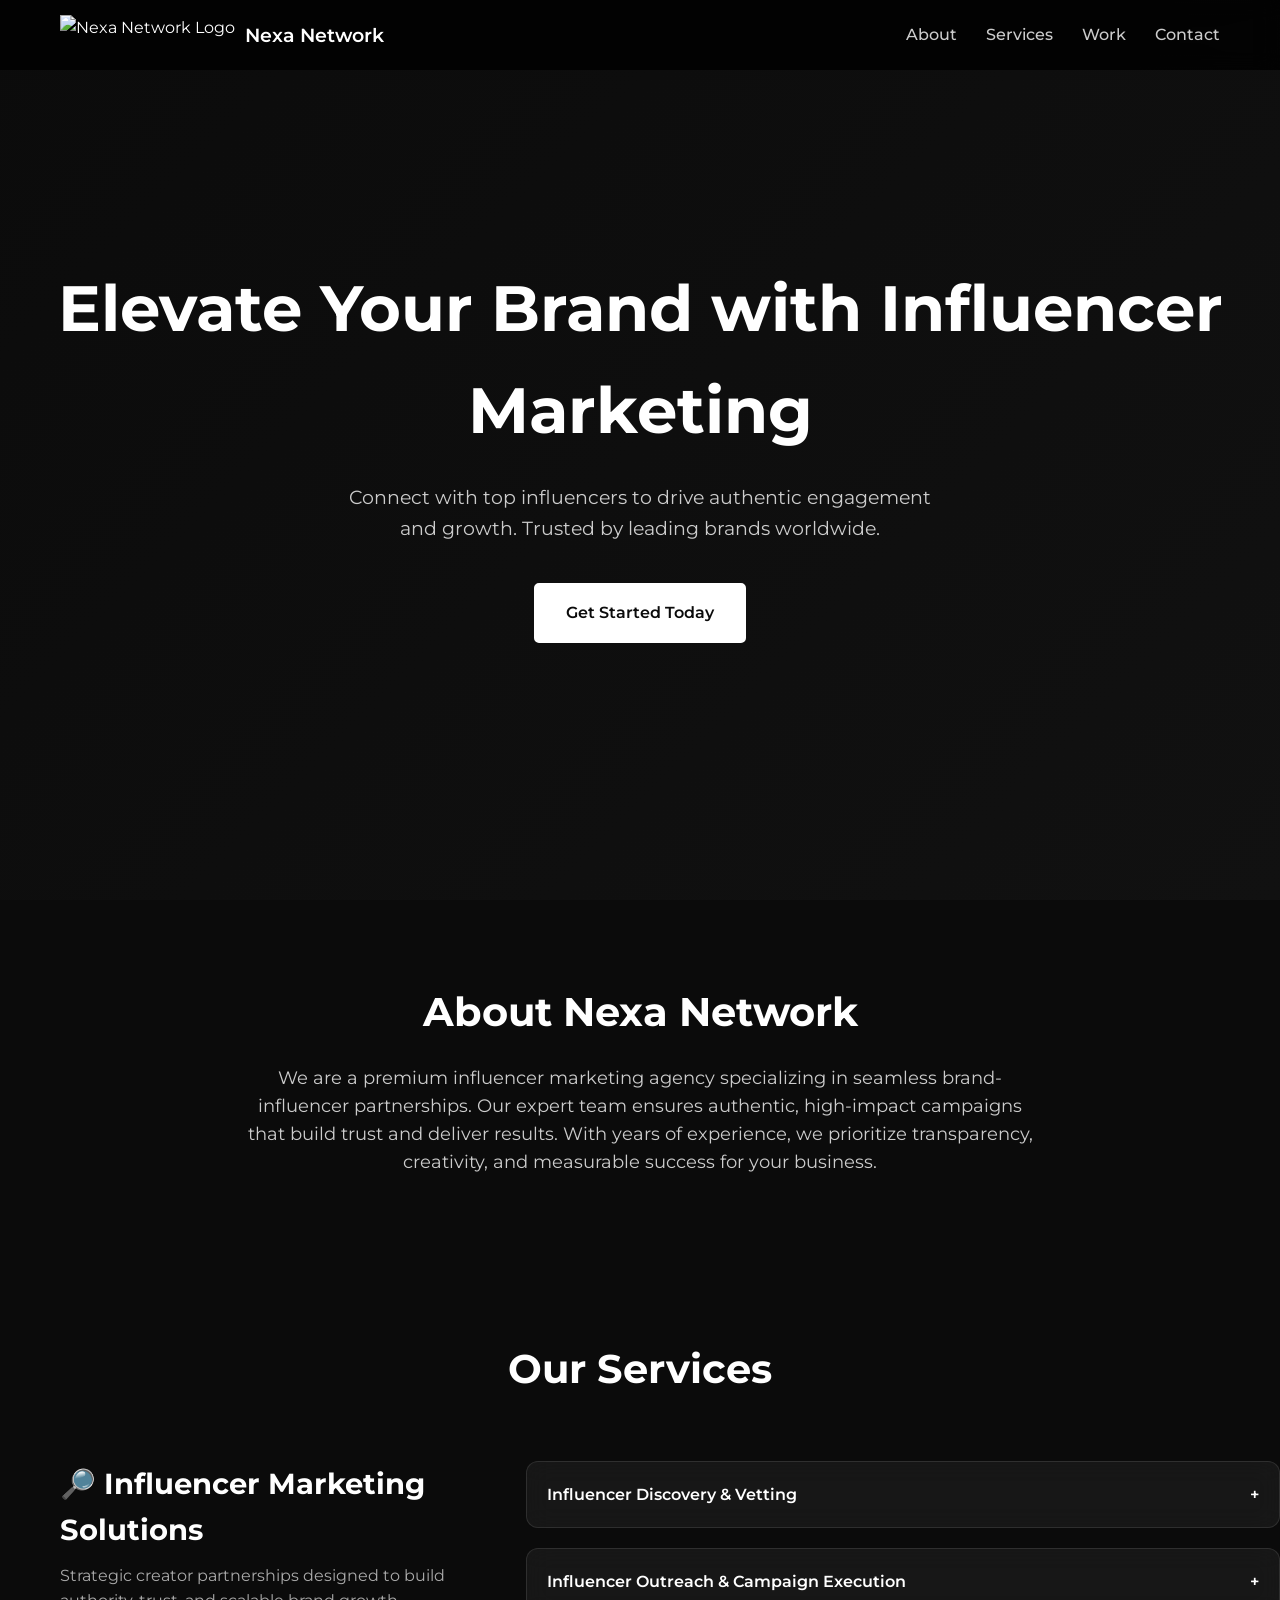
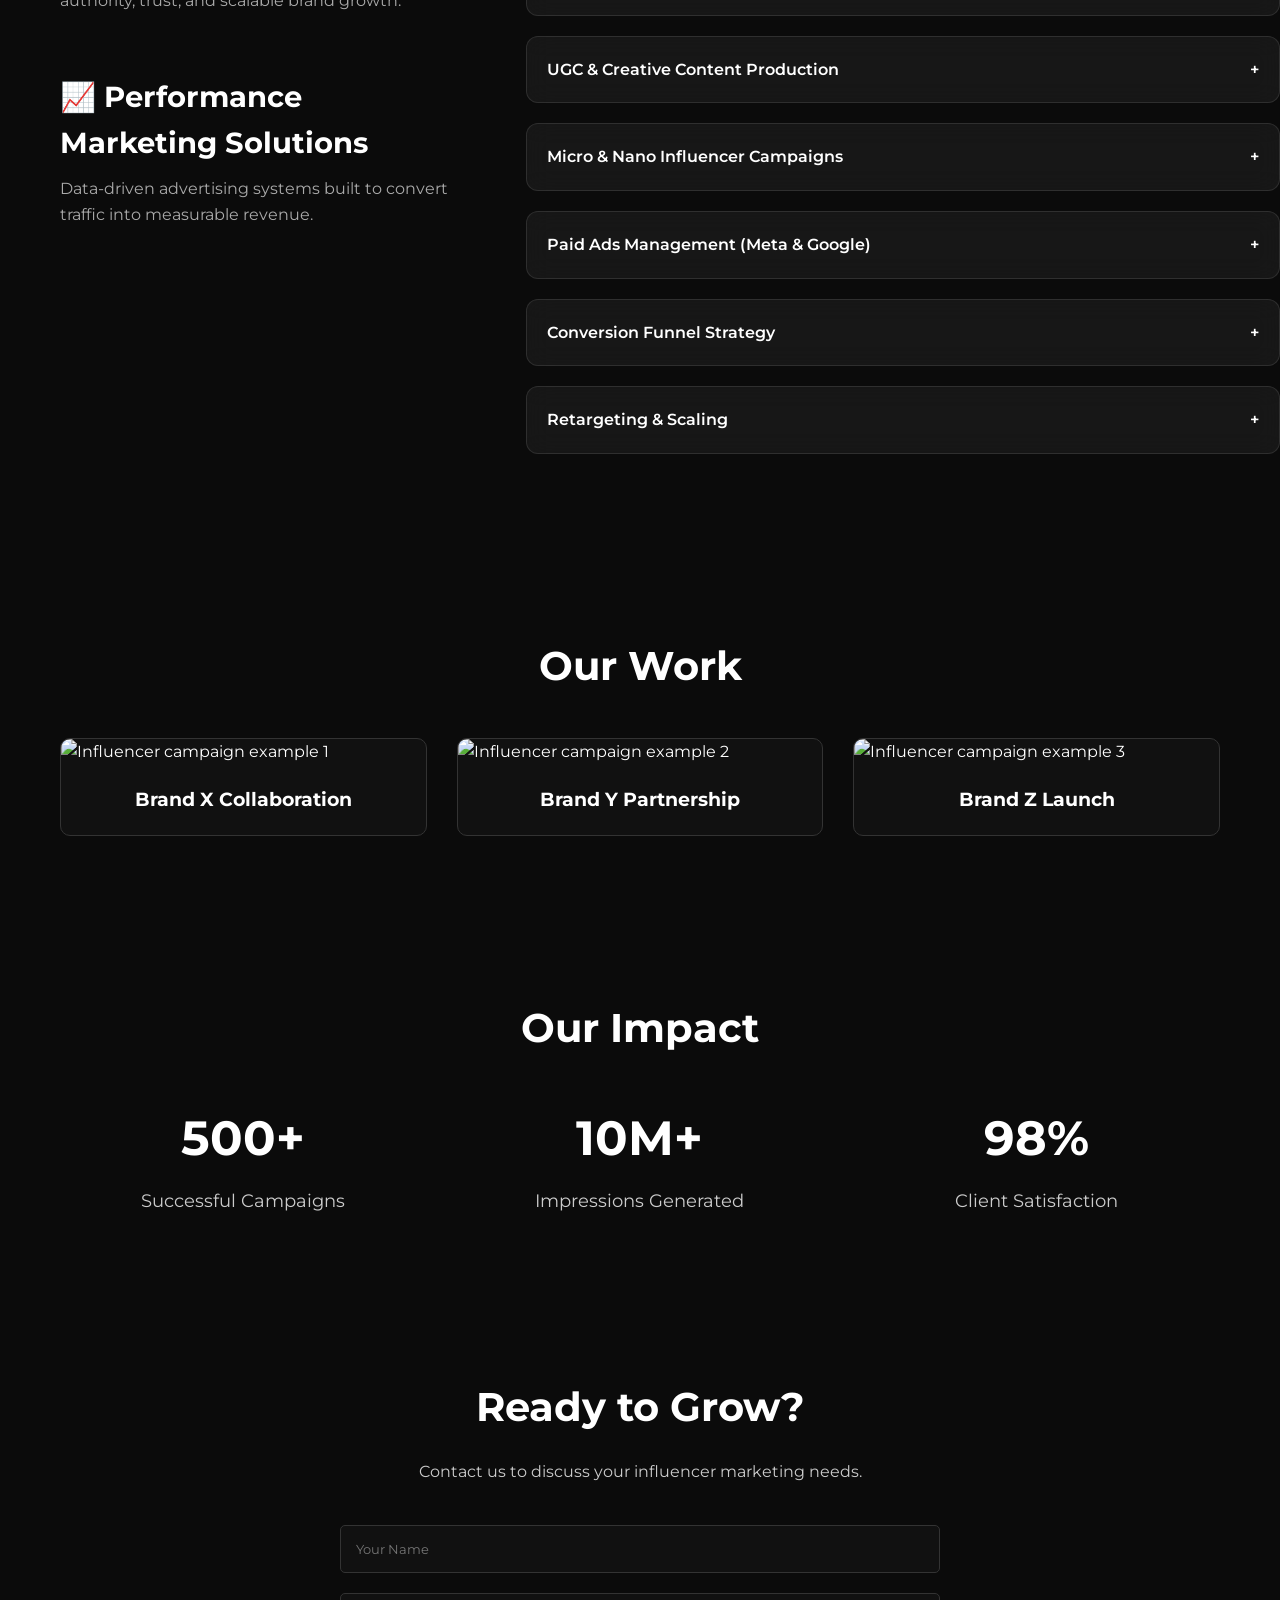
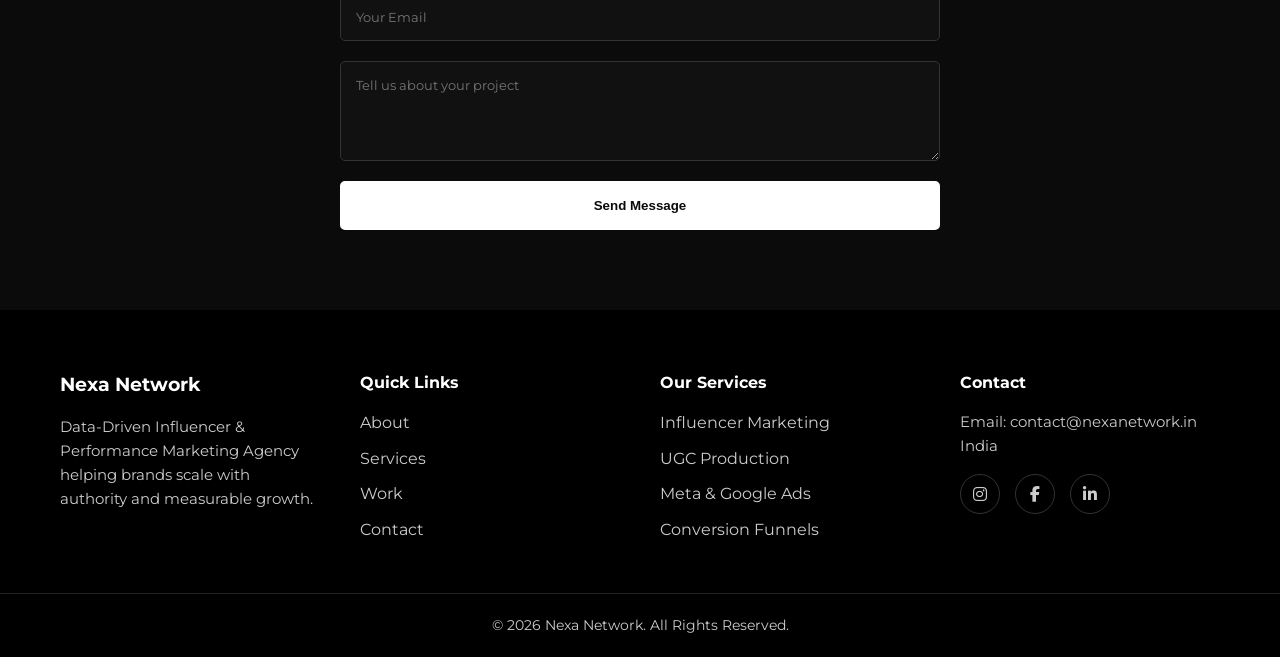
==== commit 3dc7bb30: "Add files via upload Signed-off-by: nexanetwork01 <contact@nexanetwork.in>" ====
--- a/index.html
+++ b/index.html
@@ -23,7 +23,7 @@
   <div class="container header-container">
     
     <div class="logo-area">
-      <img src="C:\Users\amarj\Desktop\Nexa Network\assets\logo.png.png" alt="Nexa Network Logo" class="logo">
+      <img src="C:\Users\amarj\Desktop\Nexa_Network\assets\logo.png" alt="Nexa Network Logo" class="logo">
       <span class="brand-name">Nexa Network</span>
     </div>
 
@@ -328,4 +328,4 @@
     <script src="script.js"></script>
 </body>
 
-</html>
+</html>
--- a/style.css
+++ b/style.css
@@ -13,6 +13,55 @@
     overflow-x: hidden;
 }
 
+
+/* ===== Header ===== */
+.header {
+    position: fixed;
+    width: 100%;
+    top: 0;
+    left: 0;
+    background: rgba(0, 0, 0, 0.8);
+    backdrop-filter: blur(10px);
+    z-index: 1000;
+    padding: 15px 0;
+}
+
+.header-container {
+    display: flex;
+    justify-content: space-between;
+    align-items: center;
+}
+
+.logo-area {
+    display: flex;
+    align-items: center;
+    gap: 10px;
+}
+
+.logo {
+    height: 40px;
+    width: auto;
+}
+
+.brand-name {
+    font-size: 1.2rem;
+    font-weight: 600;
+    color: #fff;
+}
+
+.nav a {
+    margin-left: 25px;
+    text-decoration: none;
+    color: #ccc;
+    font-weight: 500;
+    transition: 0.3s;
+}
+
+.nav a:hover {
+    color: #fff;
+}
+
+
 /* Custom Scrollbar */
 ::-webkit-scrollbar {
     width: 8px;
@@ -132,7 +181,11 @@
     font-size: 2.5rem;
     margin-bottom: 40px;
     text-align: center;
-    /* ===== 2 Column Layout ===== */
+}
+.section-header {
+    margin-bottom: 60px;
+}
+/* ===== 2 Column Layout ===== */
 .services-wrapper {
     display: grid;
     grid-template-columns: 35% 65%;
@@ -157,6 +210,7 @@
 /* ===== Glassmorphism Accordion ===== */
 .accordion-item {
     backdrop-filter: blur(12px);
+    -webkit-backdrop-filter: blur(12px);
     background: rgba(255, 255, 255, 0.05);
     border: 1px solid rgba(255,255,255,0.1);
     border-radius: 12px;
@@ -218,7 +272,6 @@
         grid-template-columns: 1fr;
     }
 }
-}
 
 .services-grid {
     display: grid;
@@ -349,13 +402,93 @@
     min-height: 100px;
 }
 
-/* Footer */
+/* Footer
 .footer {
     text-align: center;
     padding: 20px;
     background: #000;
     color: #ccc;
-}
+} */
+
+/* ===== Footer ===== */
+.footer {
+    background: #000;
+    padding: 60px 0 20px;
+    color: #ccc;
+}
+
+.footer-container {
+    display: grid;
+    grid-template-columns: repeat(auto-fit, minmax(220px, 1fr));
+    gap: 40px;
+}
+
+.footer-col h3,
+.footer-col h4 {
+    color: #fff;
+    margin-bottom: 15px;
+}
+
+.footer-col p {
+    font-size: 0.95rem;
+    line-height: 1.6;
+}
+
+.footer-col ul {
+    list-style: none;
+    padding: 0;
+}
+
+.footer-col ul li {
+    margin-bottom: 10px;
+}
+
+.footer-col ul li a {
+    text-decoration: none;
+    color: #ccc;
+    transition: 0.3s;
+}
+
+.footer-col ul li a:hover {
+    color: #fff;
+}
+
+.footer-bottom {
+    border-top: 1px solid #222;
+    margin-top: 40px;
+    padding-top: 20px;
+    text-align: center;
+    font-size: 0.9rem;
+}
+
+
+/* Social Icons */
+.social-icons {
+    margin-top: 15px;
+    display: flex;
+    gap: 15px;
+}
+
+.social-icons a {
+    width: 40px;
+    height: 40px;
+    display: flex;
+    align-items: center;
+    justify-content: center;
+    border: 1px solid #333;
+    border-radius: 50%;
+    color: #ccc;
+    text-decoration: none;
+    transition: 0.3s ease;
+}
+
+.social-icons a:hover {
+    background: #fff;
+    color: #000;
+    transform: translateY(-3px);
+}
+
+
 
 /* Responsive Design (Mobile-First) */
 @media (max-width: 768px) {
@@ -379,4 +512,4 @@
     .hero-headline {
         font-size: 4rem;
     }
-}
+}
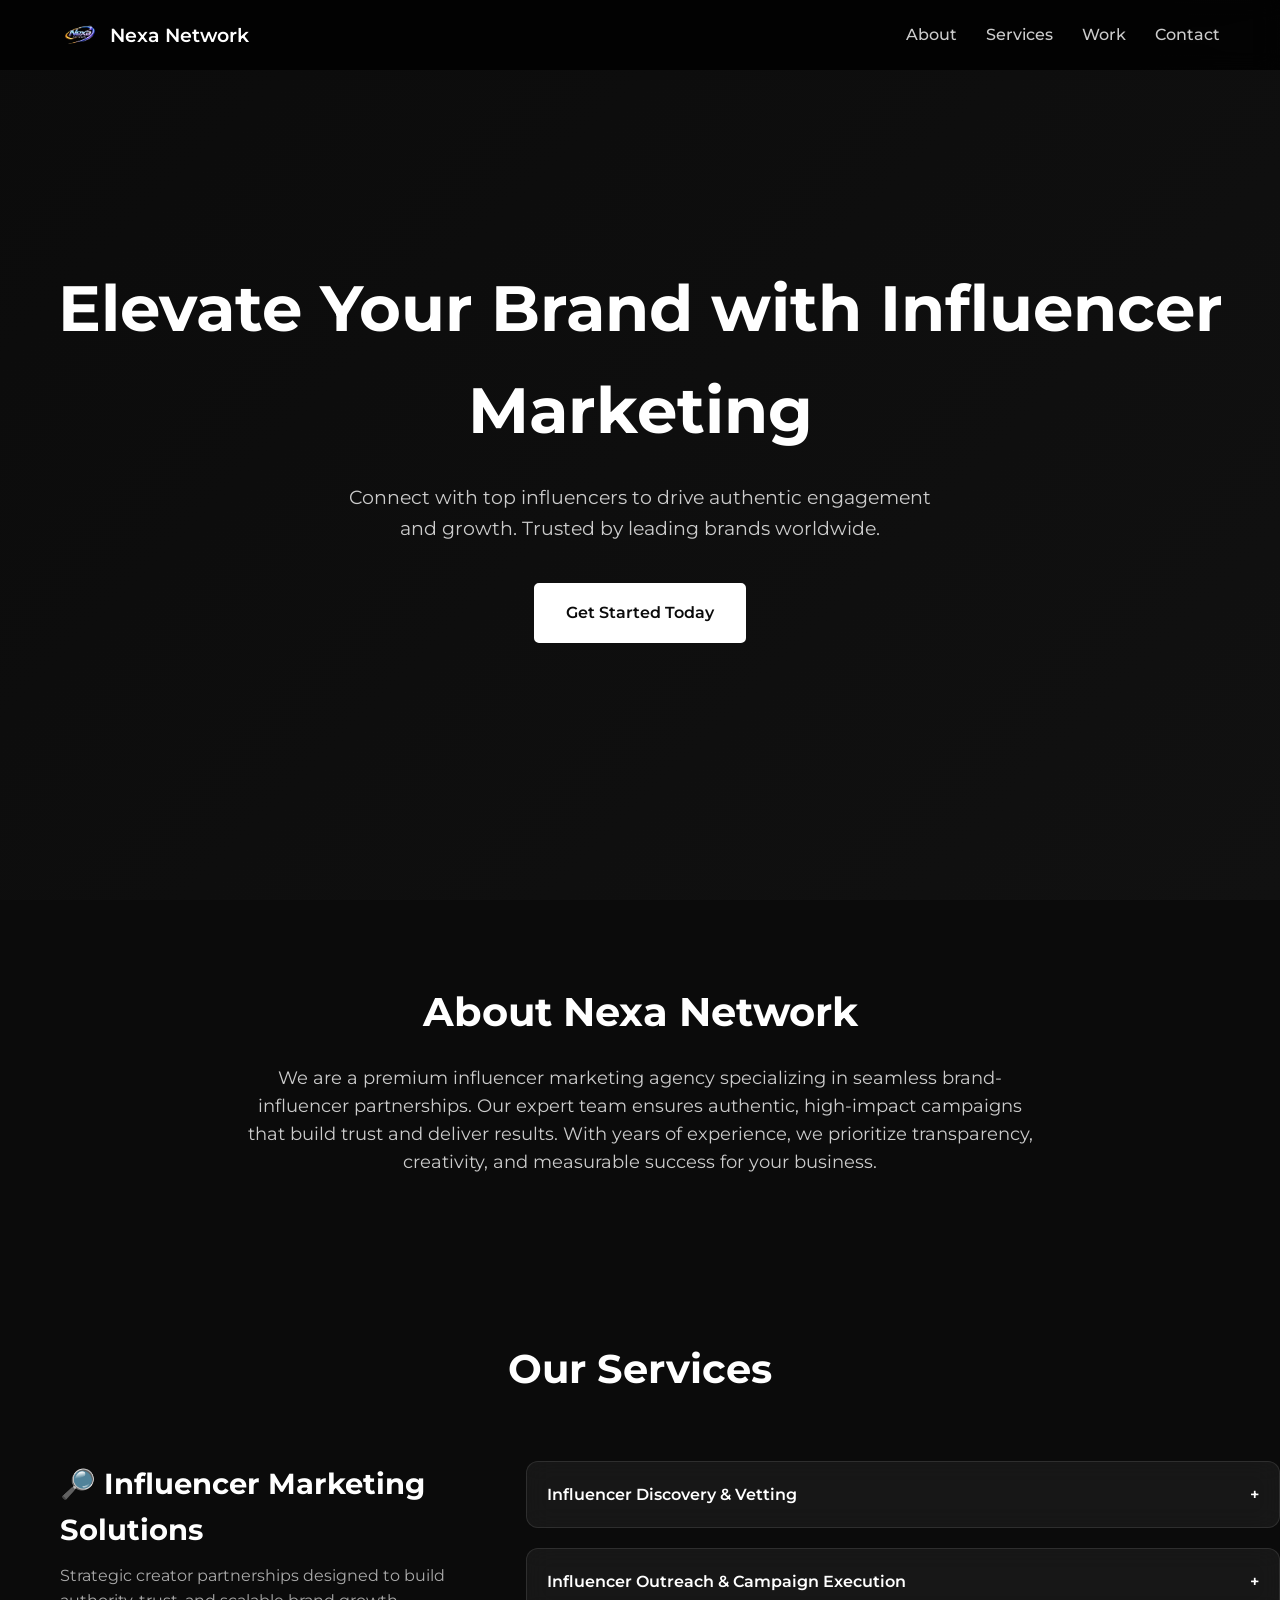
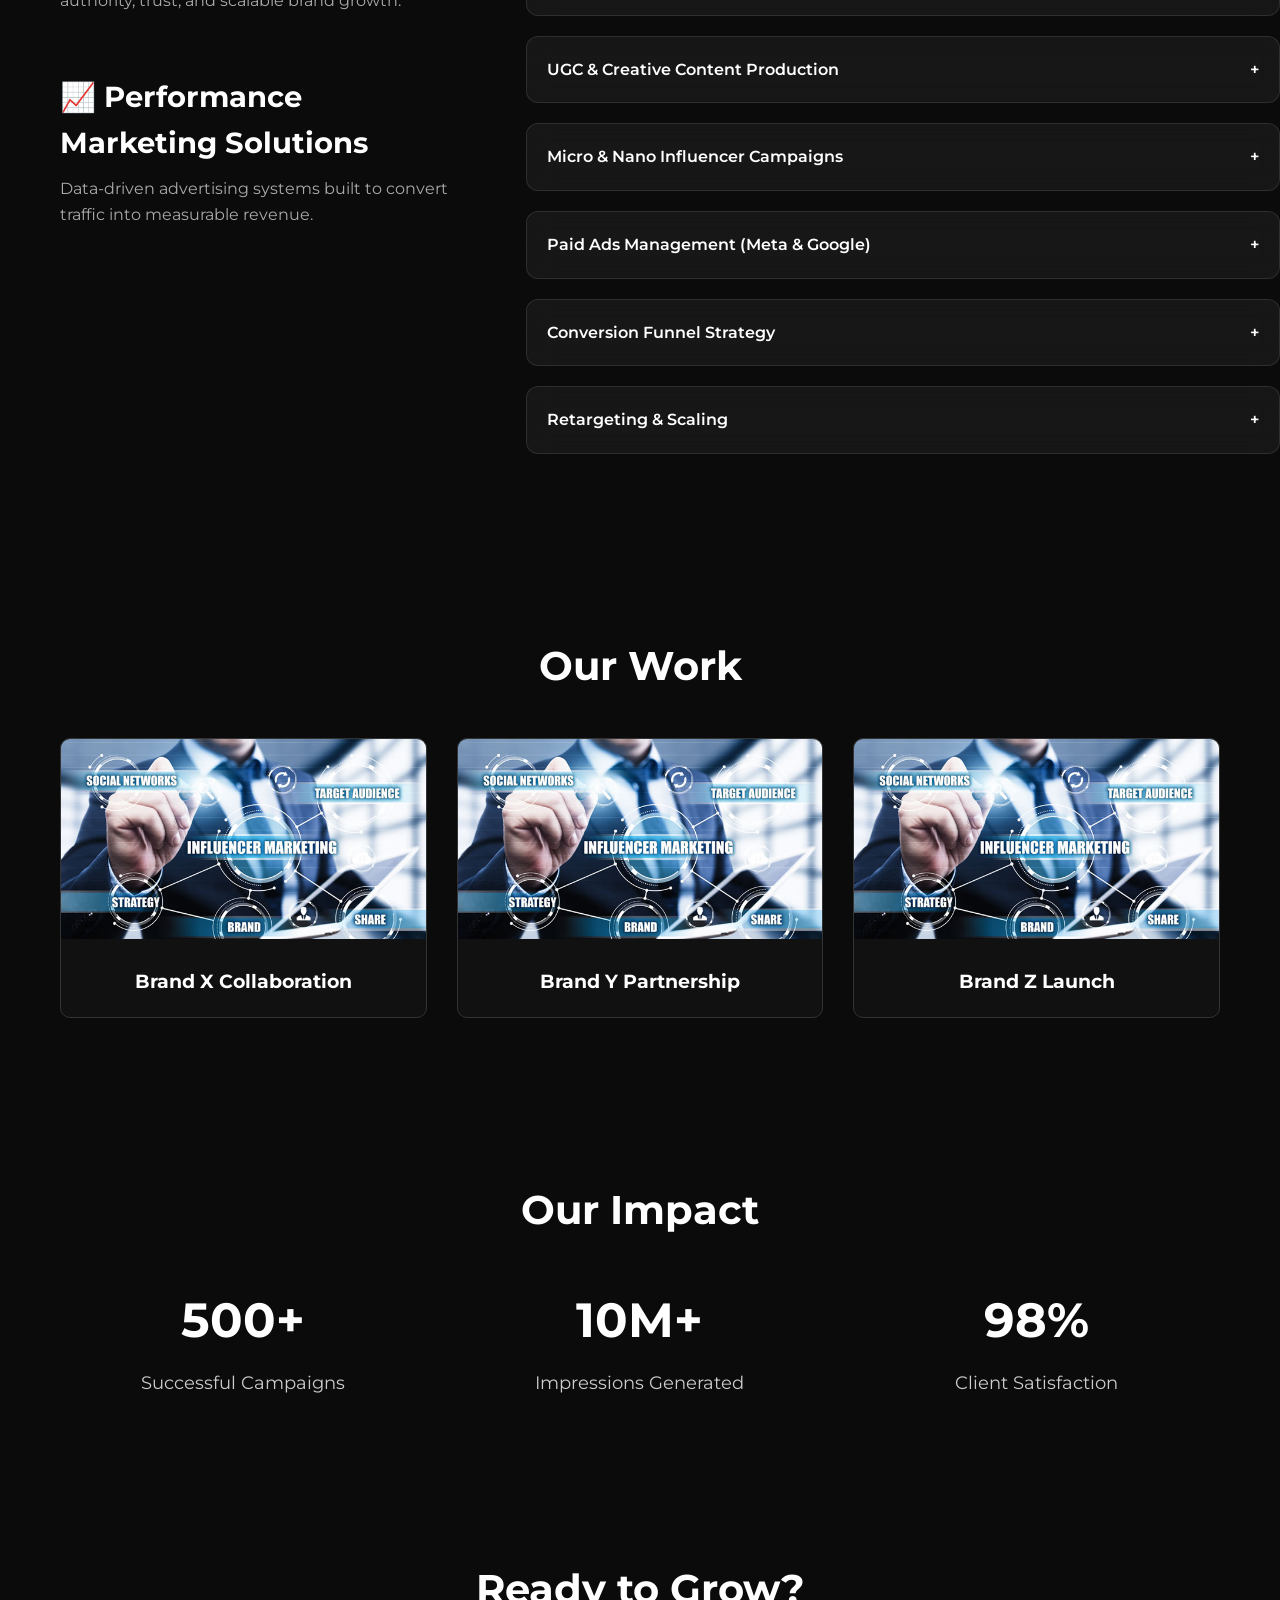
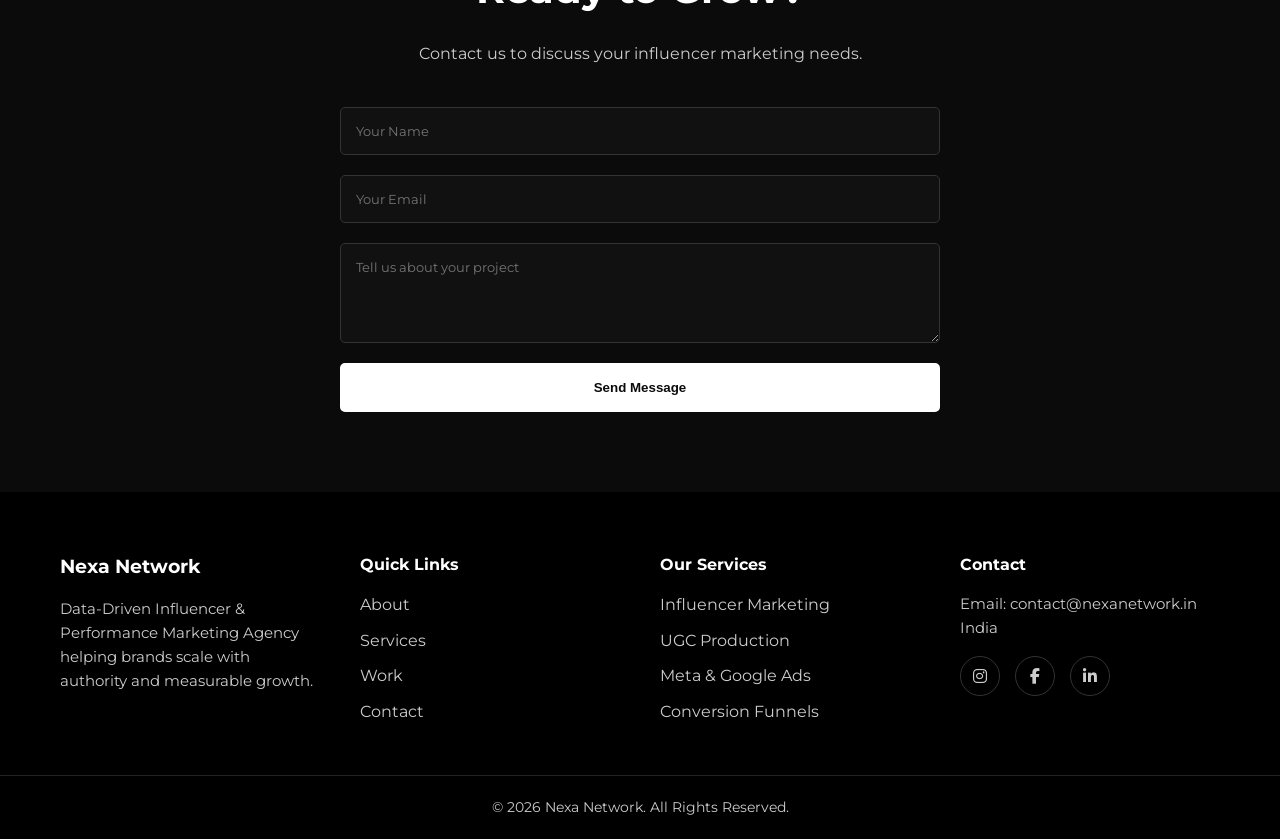
==== commit d67af12f: "Update logo image source path in index.html Signed-off-by: nexanetwork01 <contact@nexanetwork.in>" ====
--- a/index.html
+++ b/index.html
@@ -23,7 +23,7 @@
   <div class="container header-container">
     
     <div class="logo-area">
-      <img src="C:\Users\amarj\Desktop\Nexa_Network\assets\logo.png" alt="Nexa Network Logo" class="logo">
+      <img src="assets/logo.png" alt="Nexa Network Logo" class="logo">
       <span class="brand-name">Nexa Network</span>
     </div>
 
@@ -328,4 +328,4 @@
     <script src="script.js"></script>
 </body>
 
-</html>+</html>
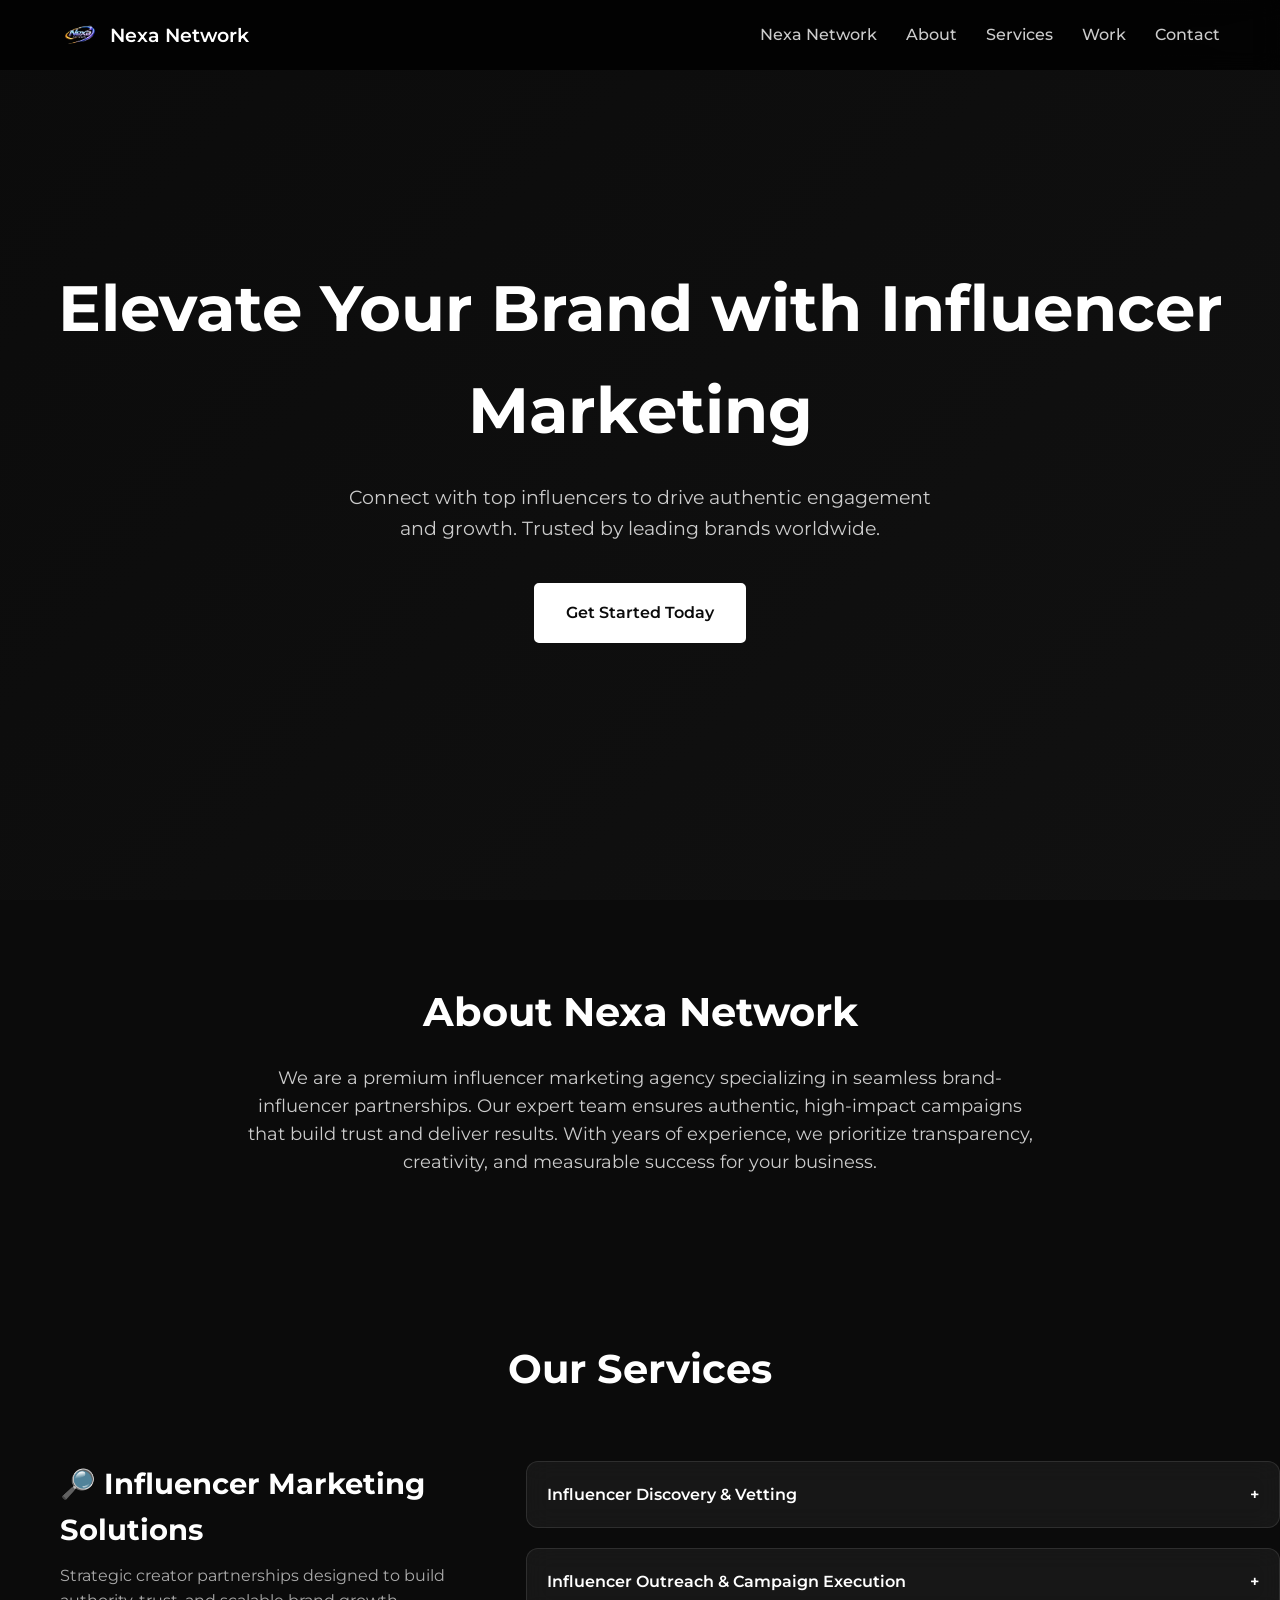
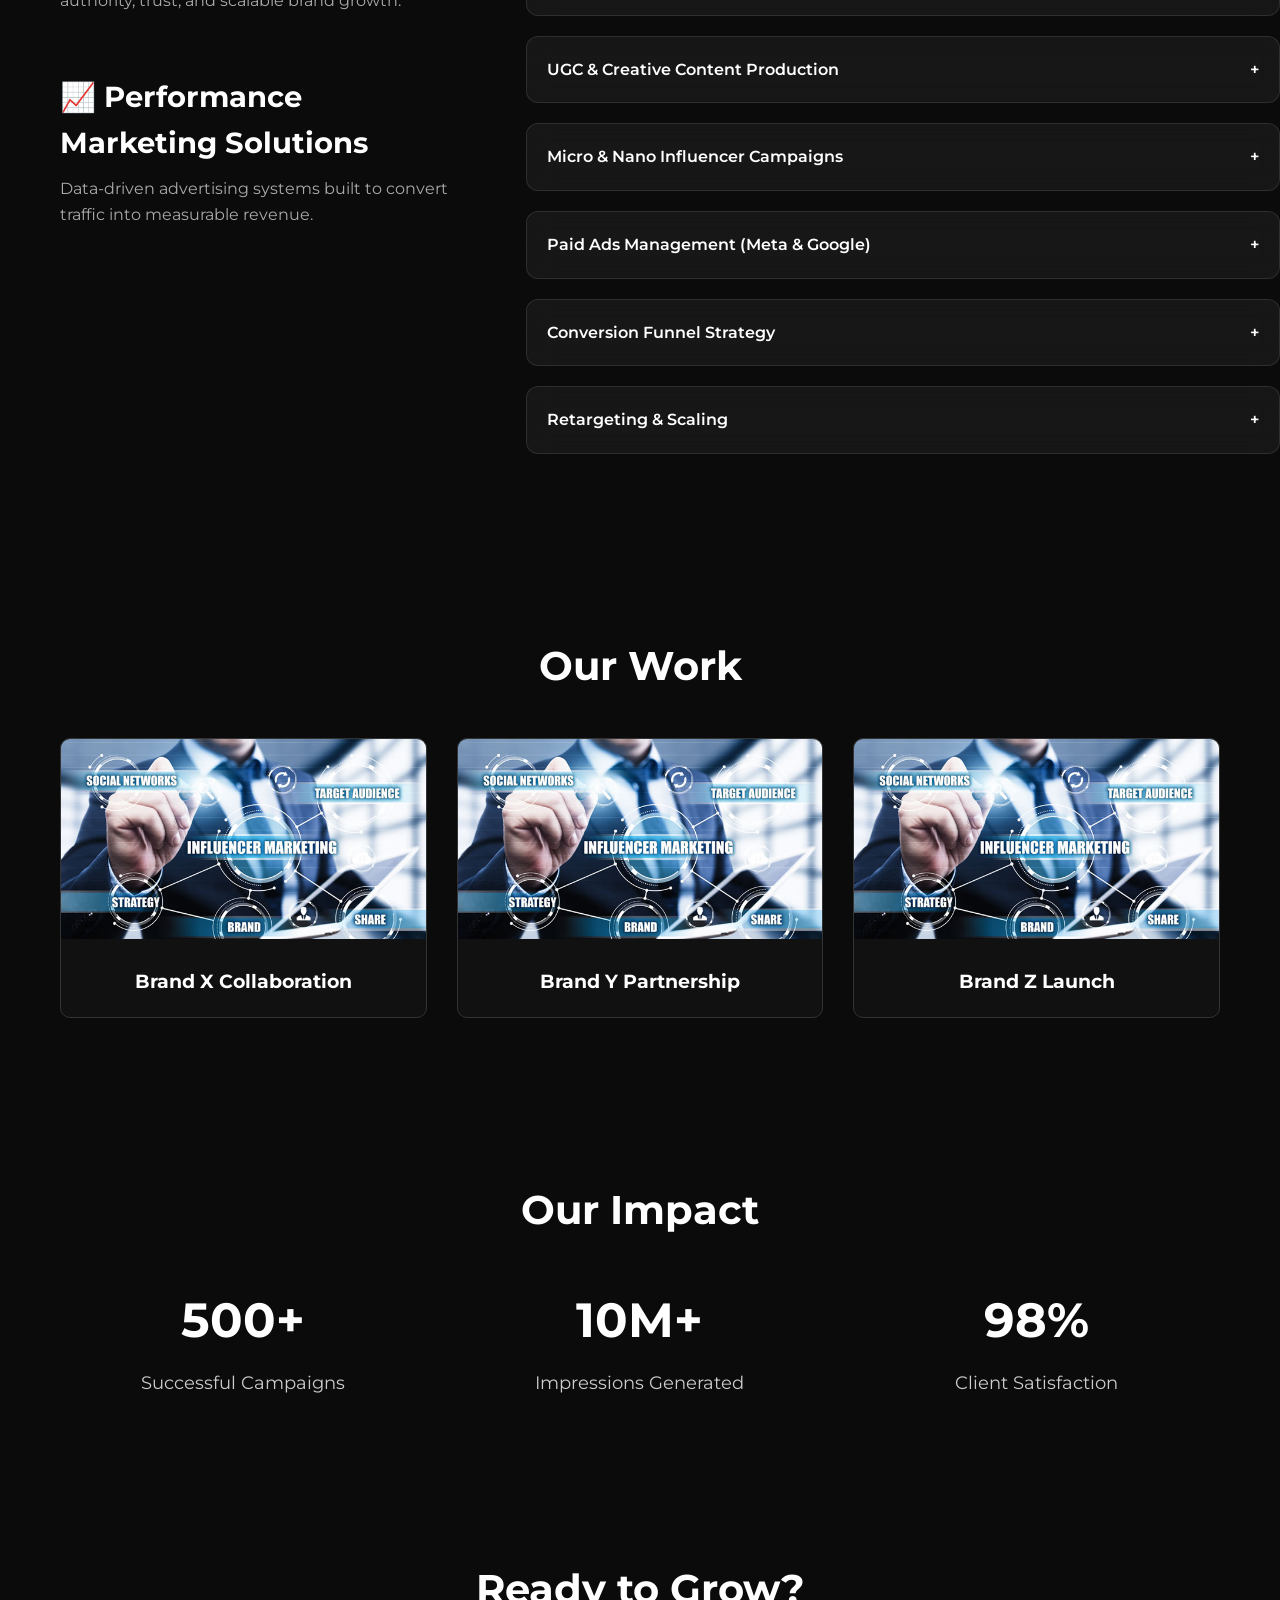
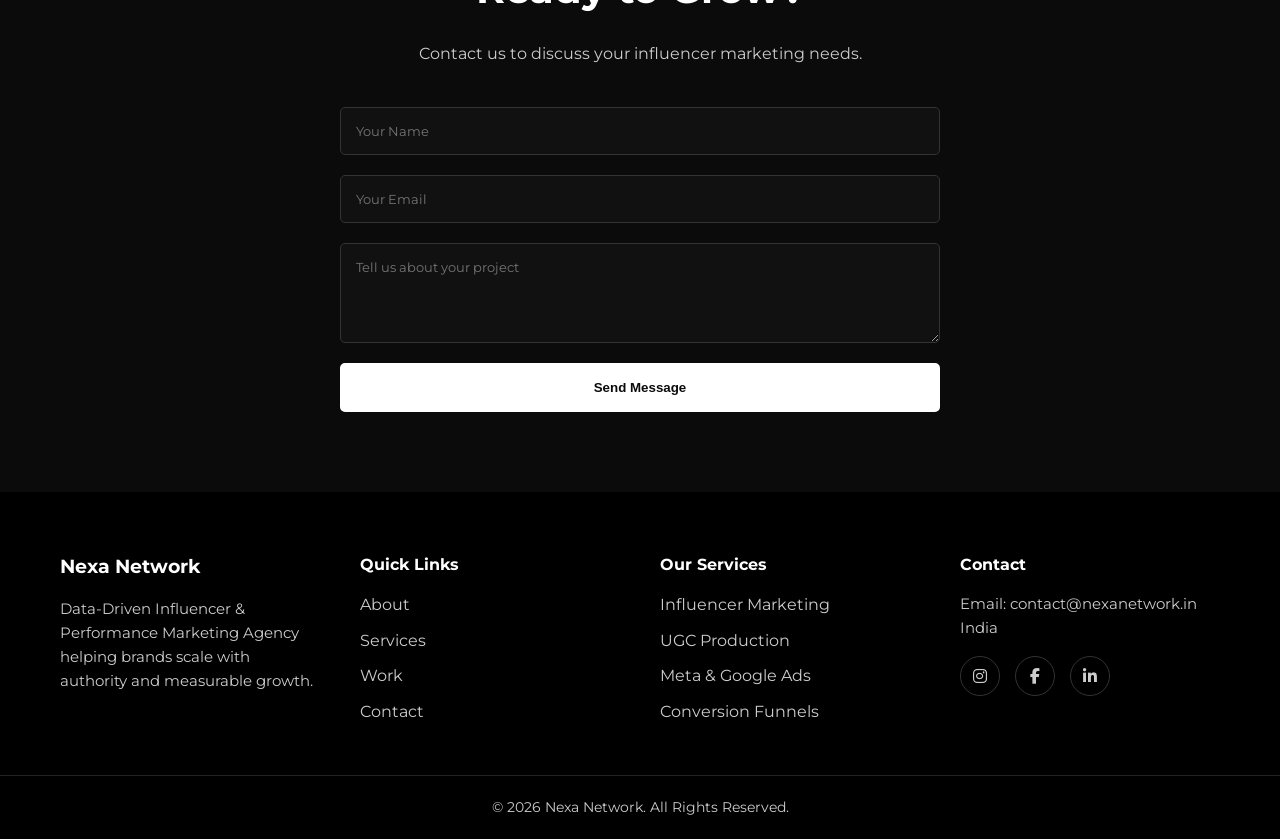
==== commit 3fe8c5e6: "Add link to home in navigation menu Signed-off-by: nexanetwork01 <contact@nexanetwork.in>" ====
--- a/index.html
+++ b/index.html
@@ -28,6 +28,7 @@
     </div>
 
     <nav class="nav">
+       <a href="#home">Nexa Network</a>
       <a href="#about">About</a>
       <a href="#services">Services</a>
       <a href="#portfolio">Work</a>
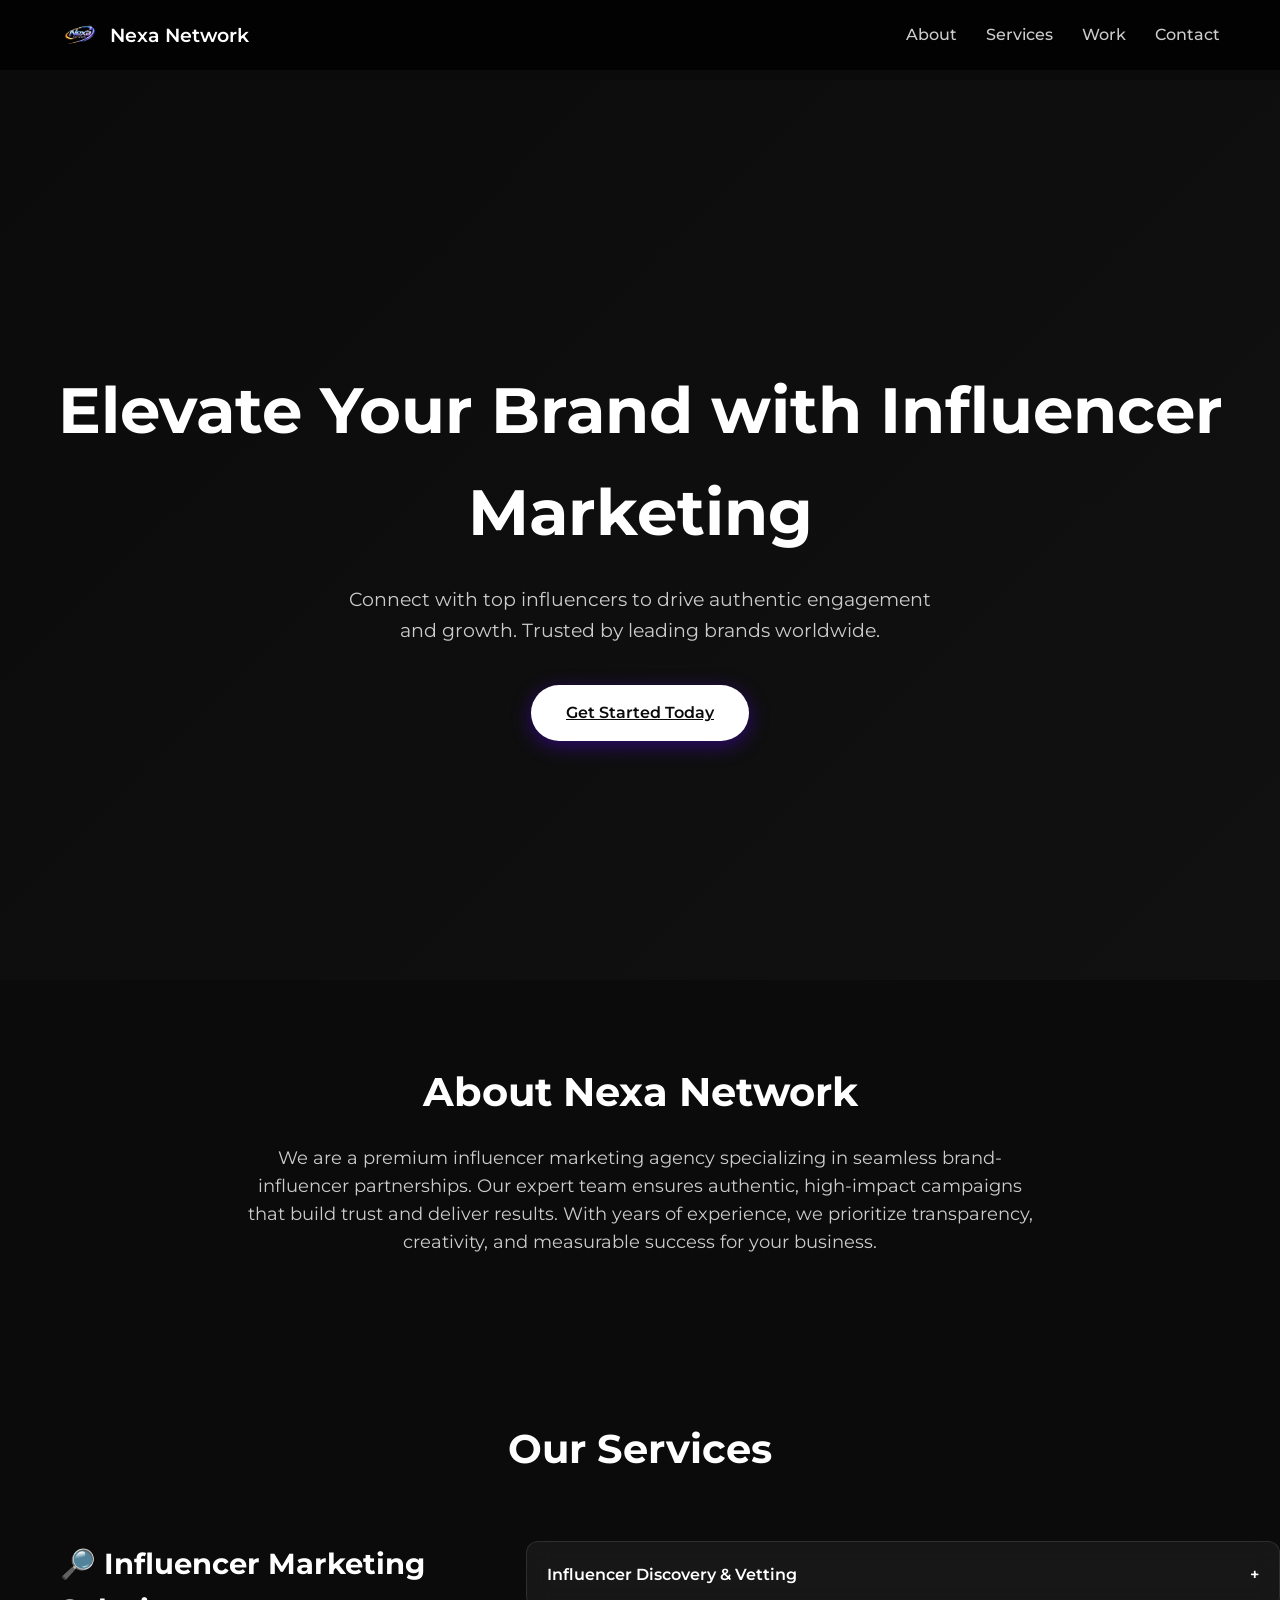
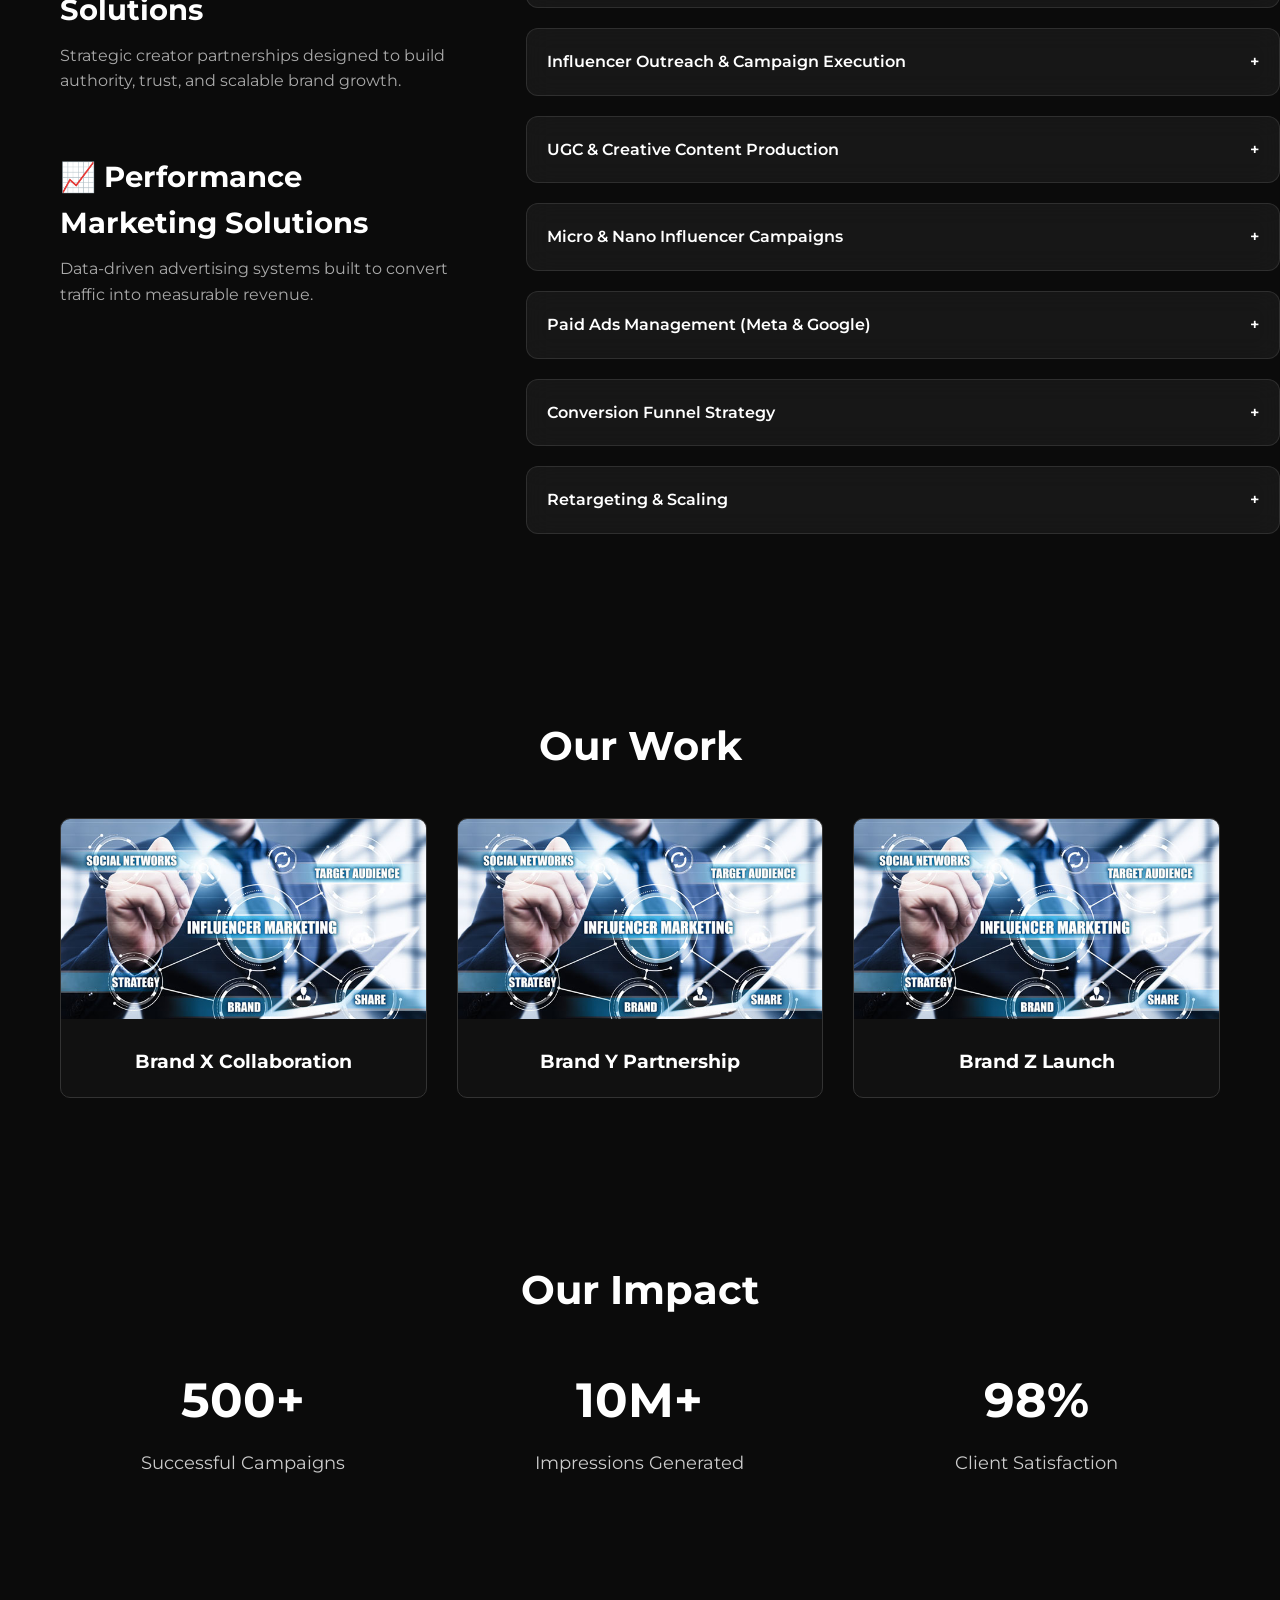
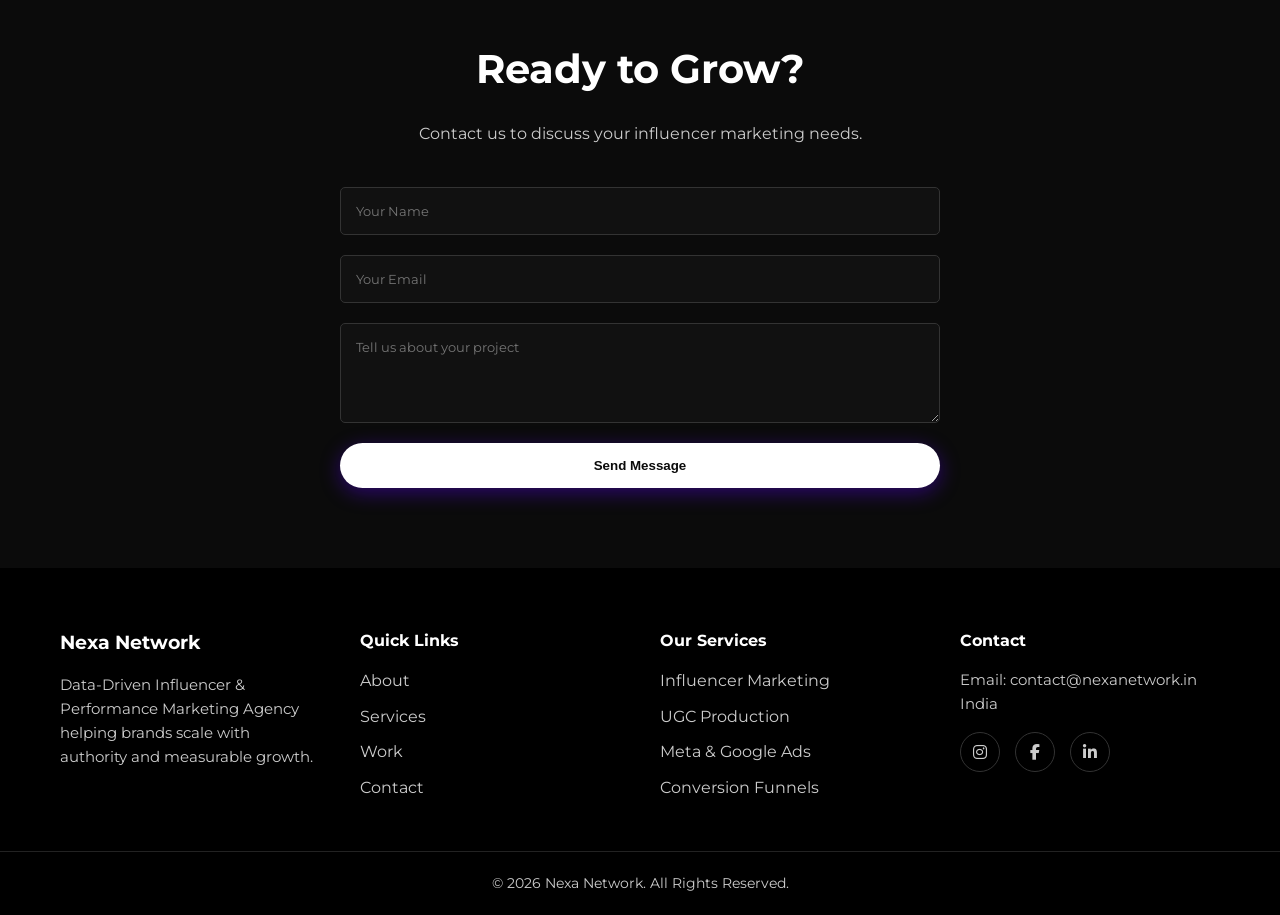
==== commit 75210f65: "Update index.html Signed-off-by: nexanetwork01 <contact@nexanetwork.in>" ====
--- a/index.html
+++ b/index.html
@@ -27,8 +27,11 @@
       <span class="brand-name">Nexa Network</span>
     </div>
 
+    <div class="menu-toggle">
+      <i class="fas fa-bars"></i>
+    </div>
+
     <nav class="nav">
-       <a href="#home">Nexa Network</a>
       <a href="#about">About</a>
       <a href="#services">Services</a>
       <a href="#portfolio">Work</a>
@@ -37,7 +40,6 @@
 
   </div>
 </header>
-
 
     <!-- Hero Section -->
     <section id="hero" class="hero">
--- a/style.css
+++ b/style.css
@@ -11,6 +11,7 @@
     color: #ffffff;
     line-height: 1.6;
     overflow-x: hidden;
+    padding-top: 80px;
 }
 
 
@@ -32,6 +33,11 @@
     align-items: center;
 }
 
+.header.scrolled {
+    background: #000;
+    box-shadow: 0 5px 20px rgba(0,0,0,0.5);
+}
+
 .logo-area {
     display: flex;
     align-items: center;
@@ -102,7 +108,8 @@
 
 /* Hero Section */
 .hero {
-    height: 100vh;
+    min-height: 100vh;
+    padding: 120px 20px 80px;
     display: flex;
     align-items: center;
     justify-content: center;
@@ -134,21 +141,19 @@
 
 .cta-button {
     display: inline-block;
-    padding: 15px 30px;
-    background: transparent;
-    border: 2px solid #fff;
-    color: #fff;
-    text-decoration: none;
+    padding: 15px 35px;
+    background: linear-gradient(45deg, #5d00ff, #9d00ff);
+    border: none;
+    color: #fff;
     font-weight: 600;
-    border-radius: 5px;
-    transition: all 0.3s ease;
-    cursor: pointer;
+    border-radius: 50px;
+    transition: 0.4s ease;
+    box-shadow: 0 5px 20px rgba(93, 0, 255, 0.4);
 }
 
 .cta-button:hover {
-    background: #fff;
-    color: #0b0b0b;
-    box-shadow: 0 0 20px rgba(255, 255, 255, 0.5);
+    transform: translateY(-3px);
+    box-shadow: 0 10px 30px rgba(93, 0, 255, 0.6);
 }
 
 .primary {
@@ -512,4 +517,41 @@
     .hero-headline {
         font-size: 4rem;
     }
-}+}
+
+
+/* ===== Mobile Navbar ===== */
+.menu-toggle {
+    display: none;
+    font-size: 1.5rem;
+    cursor: pointer;
+    color: #fff;
+}
+
+@media (max-width: 768px) {
+
+    .menu-toggle {
+        display: block;
+    }
+
+    .nav {
+        position: absolute;
+        top: 70px;
+        right: 0;
+        background: #000;
+        width: 100%;
+        flex-direction: column;
+        align-items: center;
+        display: none;
+        padding: 20px 0;
+        border-top: 1px solid #222;
+    }
+
+    .nav.active {
+        display: flex;
+    }
+
+    .nav a {
+        margin: 10px 0;
+    }
+}
